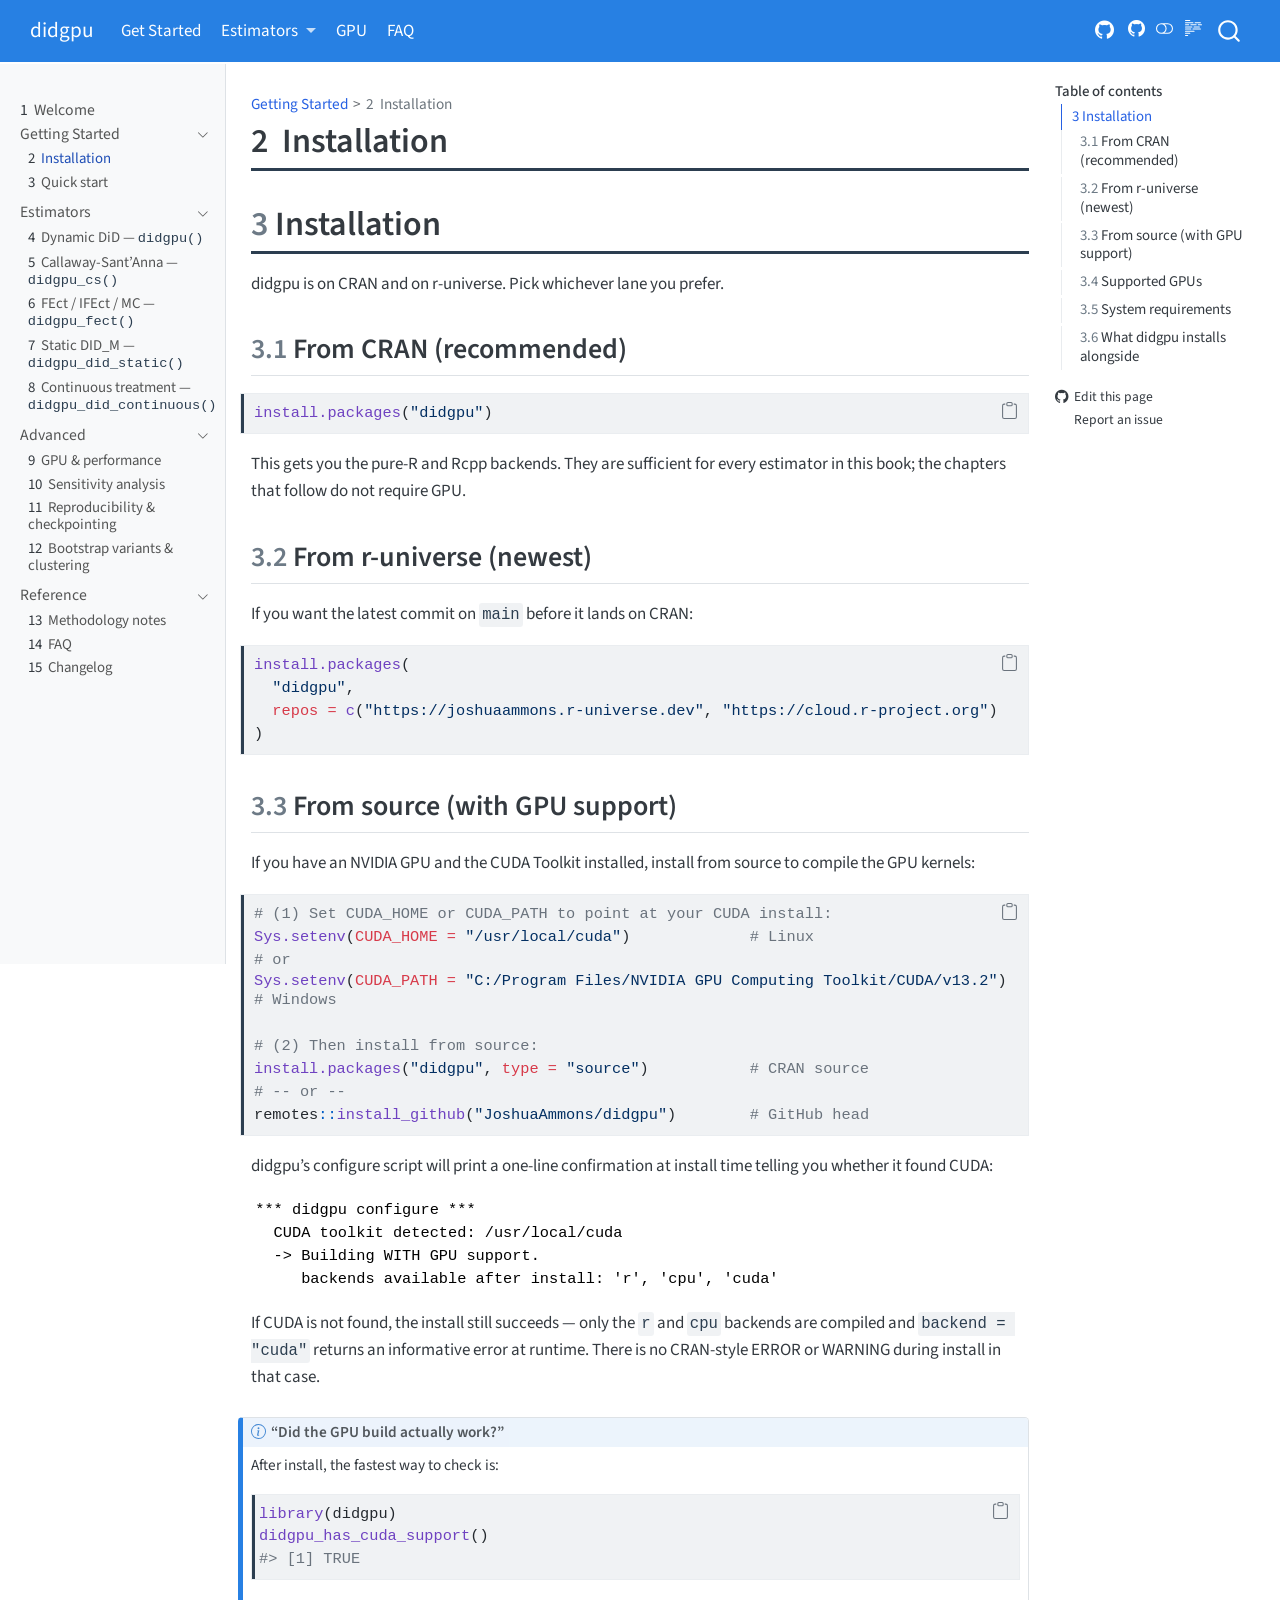
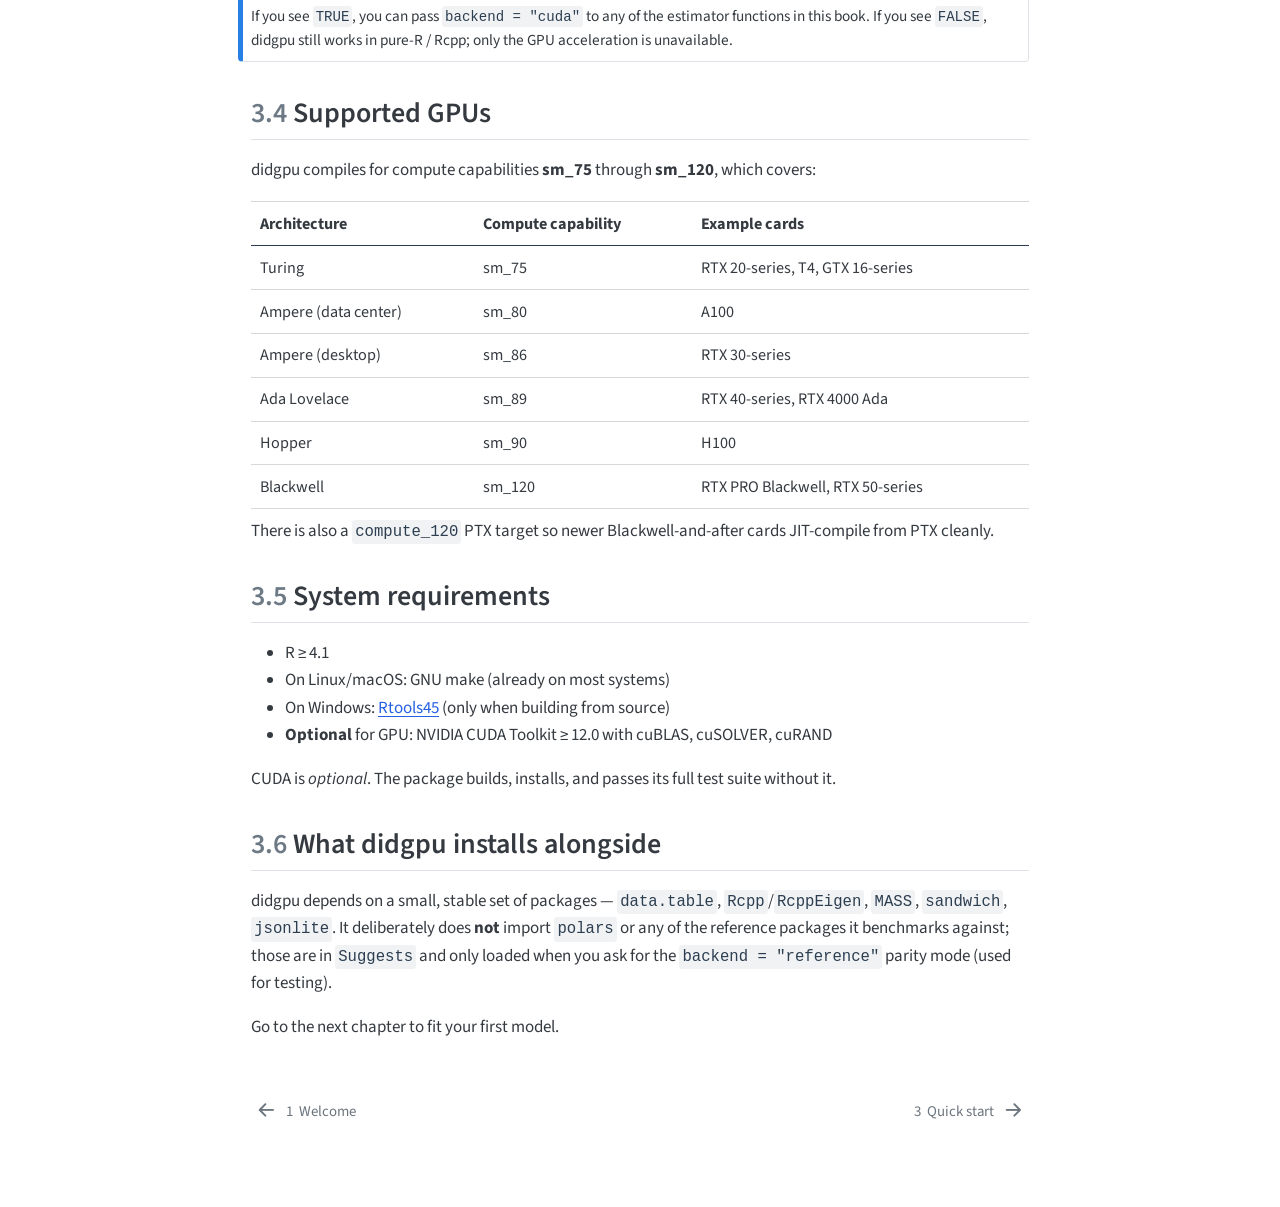
==== docs/chapters/01-installation.html @ 1b869c1a "Auto-render docs site [skip ci]" ====
<!DOCTYPE html>
<html xmlns="http://www.w3.org/1999/xhtml" lang="en" xml:lang="en"><head>

<meta charset="utf-8">
<meta name="generator" content="quarto-1.9.38">

<meta name="viewport" content="width=device-width, initial-scale=1.0, user-scalable=yes">


<title>2&nbsp; Installation – didgpu</title>
<style>
/* Default styles provided by pandoc.
** See https://pandoc.org/MANUAL.html#variables-for-html for config info.
*/
code{white-space: pre-wrap;}
span.smallcaps{font-variant: small-caps;}
div.columns{display: flex; gap: min(4vw, 1.5em);}
div.column{flex: auto; overflow-x: auto;}
div.hanging-indent{margin-left: 1.5em; text-indent: -1.5em;}
ul.task-list{list-style: none;}
ul.task-list li input[type="checkbox"] {
  width: 0.8em;
  margin: 0 0.8em 0.2em -1em; /* quarto-specific, see https://github.com/quarto-dev/quarto-cli/issues/4556 */ 
  vertical-align: middle;
}
/* CSS for syntax highlighting */
html { -webkit-text-size-adjust: 100%; }
pre > code.sourceCode { white-space: pre; position: relative; }
pre > code.sourceCode > span { display: inline-block; line-height: 1.25; }
pre > code.sourceCode > span:empty { height: 1.2em; }
.sourceCode { overflow: visible; }
code.sourceCode > span { color: inherit; text-decoration: inherit; }
div.sourceCode { margin: 1em 0; }
pre.sourceCode { margin: 0; }
@media screen {
div.sourceCode { overflow: auto; }
}
@media print {
pre > code.sourceCode { white-space: pre-wrap; }
pre > code.sourceCode > span { text-indent: -5em; padding-left: 5em; }
}
pre.numberSource code
  { counter-reset: source-line 0; }
pre.numberSource code > span
  { position: relative; left: -4em; counter-increment: source-line; }
pre.numberSource code > span > a:first-child::before
  { content: counter(source-line);
    position: relative; left: -1em; text-align: right; vertical-align: baseline;
    border: none; display: inline-block;
    -webkit-touch-callout: none; -webkit-user-select: none;
    -khtml-user-select: none; -moz-user-select: none;
    -ms-user-select: none; user-select: none;
    padding: 0 4px; width: 4em;
  }
pre.numberSource { margin-left: 3em;  padding-left: 4px; }
div.sourceCode
  {   }
@media screen {
pre > code.sourceCode > span > a:first-child::before { text-decoration: underline; }
}
</style>


<script src="../site_libs/quarto-nav/quarto-nav.js"></script>
<script src="../site_libs/clipboard/clipboard.min.js"></script>
<script src="../site_libs/quarto-search/autocomplete.umd.js"></script>
<script src="../site_libs/quarto-search/fuse.min.js"></script>
<script src="../site_libs/quarto-search/quarto-search.js"></script>
<meta name="quarto:offset" content="../">
<link href="../chapters/02-quickstart.html" rel="next">
<link href="../index.html" rel="prev">
<script src="../site_libs/quarto-html/quarto.js" type="module"></script>
<script src="../site_libs/quarto-html/tabsets/tabsets.js" type="module"></script>
<script src="../site_libs/quarto-html/popper.min.js"></script>
<script src="../site_libs/quarto-html/tippy.umd.min.js"></script>
<script src="../site_libs/quarto-html/anchor.min.js"></script>
<link href="../site_libs/quarto-html/tippy.css" rel="stylesheet">
<link href="../site_libs/quarto-html/quarto-syntax-highlighting-de63f62b328812d8e578a4d74e282472.css" rel="stylesheet" class="quarto-color-scheme" id="quarto-text-highlighting-styles">
<link href="../site_libs/quarto-html/quarto-syntax-highlighting-dark-6b6957c917596b414ec0b78690761e87.css" rel="stylesheet" class="quarto-color-scheme quarto-color-alternate" id="quarto-text-highlighting-styles">
<link href="../site_libs/quarto-html/quarto-syntax-highlighting-de63f62b328812d8e578a4d74e282472.css" rel="stylesheet" class="quarto-color-scheme-extra" id="quarto-text-highlighting-styles">
<script src="../site_libs/bootstrap/bootstrap.min.js"></script>
<link href="../site_libs/bootstrap/bootstrap-icons.css" rel="stylesheet">
<link href="../site_libs/bootstrap/bootstrap-d2393aa517941a07bd56fd3b20fec6b4.min.css" rel="stylesheet" append-hash="true" class="quarto-color-scheme" id="quarto-bootstrap" data-mode="light">
<link href="../site_libs/bootstrap/bootstrap-dark-2ee698635036270fb0d1d21acf80a2eb.min.css" rel="stylesheet" append-hash="true" class="quarto-color-scheme quarto-color-alternate" id="quarto-bootstrap" data-mode="light">
<link href="../site_libs/bootstrap/bootstrap-d2393aa517941a07bd56fd3b20fec6b4.min.css" rel="stylesheet" append-hash="true" class="quarto-color-scheme-extra" id="quarto-bootstrap" data-mode="light">
<script id="quarto-search-options" type="application/json">{
  "location": "navbar",
  "copy-button": false,
  "collapse-after": 3,
  "panel-placement": "end",
  "type": "overlay",
  "limit": 50,
  "keyboard-shortcut": [
    "f",
    "/",
    "s"
  ],
  "show-item-context": false,
  "language": {
    "search-no-results-text": "No results",
    "search-matching-documents-text": "matching documents",
    "search-copy-link-title": "Copy link to search",
    "search-hide-matches-text": "Hide additional matches",
    "search-more-match-text": "more match in this document",
    "search-more-matches-text": "more matches in this document",
    "search-clear-button-title": "Clear",
    "search-text-placeholder": "",
    "search-detached-cancel-button-title": "Cancel",
    "search-submit-button-title": "Submit",
    "search-label": "Search"
  }
}</script>


<link rel="stylesheet" href="../styles.css">
</head>

<body class="nav-sidebar docked nav-fixed quarto-light"><script id="quarto-html-before-body" type="application/javascript">
    const toggleBodyColorMode = (bsSheetEl) => {
      const mode = bsSheetEl.getAttribute("data-mode");
      const bodyEl = window.document.querySelector("body");
      if (mode === "dark") {
        bodyEl.classList.add("quarto-dark");
        bodyEl.classList.remove("quarto-light");
      } else {
        bodyEl.classList.add("quarto-light");
        bodyEl.classList.remove("quarto-dark");
      }
    }
    const toggleBodyColorPrimary = () => {
      const bsSheetEl = window.document.querySelector("link#quarto-bootstrap:not([rel=disabled-stylesheet])");
      if (bsSheetEl) {
        toggleBodyColorMode(bsSheetEl);
      }
    }
    const setColorSchemeToggle = (alternate) => {
      const toggles = window.document.querySelectorAll('.quarto-color-scheme-toggle');
      for (let i=0; i < toggles.length; i++) {
        const toggle = toggles[i];
        if (toggle) {
          if (alternate) {
            toggle.classList.add("alternate");
          } else {
            toggle.classList.remove("alternate");
          }
        }
      }
    };
    const toggleColorMode = (alternate) => {
      // Switch the stylesheets
      const primaryStylesheets = window.document.querySelectorAll('link.quarto-color-scheme:not(.quarto-color-alternate)');
      const alternateStylesheets = window.document.querySelectorAll('link.quarto-color-scheme.quarto-color-alternate');
      manageTransitions('#quarto-margin-sidebar .nav-link', false);
      if (alternate) {
        // note: dark is layered on light, we don't disable primary!
        enableStylesheet(alternateStylesheets);
        for (const sheetNode of alternateStylesheets) {
          if (sheetNode.id === "quarto-bootstrap") {
            toggleBodyColorMode(sheetNode);
          }
        }
      } else {
        disableStylesheet(alternateStylesheets);
        enableStylesheet(primaryStylesheets)
        toggleBodyColorPrimary();
      }
      manageTransitions('#quarto-margin-sidebar .nav-link', true);
      // Switch the toggles
      setColorSchemeToggle(alternate)
      // Hack to workaround the fact that safari doesn't
      // properly recolor the scrollbar when toggling (#1455)
      if (navigator.userAgent.indexOf('Safari') > 0 && navigator.userAgent.indexOf('Chrome') == -1) {
        manageTransitions("body", false);
        window.scrollTo(0, 1);
        setTimeout(() => {
          window.scrollTo(0, 0);
          manageTransitions("body", true);
        }, 40);
      }
    }
    const disableStylesheet = (stylesheets) => {
      for (let i=0; i < stylesheets.length; i++) {
        const stylesheet = stylesheets[i];
        stylesheet.rel = 'disabled-stylesheet';
      }
    }
    const enableStylesheet = (stylesheets) => {
      for (let i=0; i < stylesheets.length; i++) {
        const stylesheet = stylesheets[i];
        if(stylesheet.rel !== 'stylesheet') { // for Chrome, which will still FOUC without this check
          stylesheet.rel = 'stylesheet';
        }
      }
    }
    const manageTransitions = (selector, allowTransitions) => {
      const els = window.document.querySelectorAll(selector);
      for (let i=0; i < els.length; i++) {
        const el = els[i];
        if (allowTransitions) {
          el.classList.remove('notransition');
        } else {
          el.classList.add('notransition');
        }
      }
    }
    const isFileUrl = () => {
      return window.location.protocol === 'file:';
    }
    const hasAlternateSentinel = () => {
      let styleSentinel = getColorSchemeSentinel();
      if (styleSentinel !== null) {
        return styleSentinel === "alternate";
      } else {
        return false;
      }
    }
    const setStyleSentinel = (alternate) => {
      const value = alternate ? "alternate" : "default";
      if (!isFileUrl()) {
        window.localStorage.setItem("quarto-color-scheme", value);
      } else {
        localAlternateSentinel = value;
      }
    }
    const getColorSchemeSentinel = () => {
      if (!isFileUrl()) {
        const storageValue = window.localStorage.getItem("quarto-color-scheme");
        return storageValue != null ? storageValue : localAlternateSentinel;
      } else {
        return localAlternateSentinel;
      }
    }
    const toggleGiscusIfUsed = (isAlternate, darkModeDefault) => {
      const baseTheme = document.querySelector('#giscus-base-theme')?.value ?? 'light';
      const alternateTheme = document.querySelector('#giscus-alt-theme')?.value ?? 'dark';
      let newTheme = '';
      if(authorPrefersDark) {
        newTheme = isAlternate ? baseTheme : alternateTheme;
      } else {
        newTheme = isAlternate ? alternateTheme : baseTheme;
      }
      const changeGiscusTheme = () => {
        // From: https://github.com/giscus/giscus/issues/336
        const sendMessage = (message) => {
          const iframe = document.querySelector('iframe.giscus-frame');
          if (!iframe) return;
          iframe.contentWindow.postMessage({ giscus: message }, 'https://giscus.app');
        }
        sendMessage({
          setConfig: {
            theme: newTheme
          }
        });
      }
      const isGiscussLoaded = window.document.querySelector('iframe.giscus-frame') !== null;
      if (isGiscussLoaded) {
        changeGiscusTheme();
      }
    };
    const authorPrefersDark = false;
    const darkModeDefault = authorPrefersDark;
      document.querySelector('link#quarto-text-highlighting-styles.quarto-color-scheme-extra').rel = 'disabled-stylesheet';
      document.querySelector('link#quarto-bootstrap.quarto-color-scheme-extra').rel = 'disabled-stylesheet';
    let localAlternateSentinel = darkModeDefault ? 'alternate' : 'default';
    // Dark / light mode switch
    window.quartoToggleColorScheme = () => {
      // Read the current dark / light value
      let toAlternate = !hasAlternateSentinel();
      toggleColorMode(toAlternate);
      setStyleSentinel(toAlternate);
      toggleGiscusIfUsed(toAlternate, darkModeDefault);
      window.dispatchEvent(new Event('resize'));
    };
    // Switch to dark mode if need be
    if (hasAlternateSentinel()) {
      toggleColorMode(true);
    } else {
      toggleColorMode(false);
    }
  </script>

<div id="quarto-search-results"></div>
  <header id="quarto-header" class="headroom fixed-top">
    <nav class="navbar navbar-expand-lg " data-bs-theme="dark">
      <div class="navbar-container container-fluid">
      <div class="navbar-brand-container mx-auto">
    <a class="navbar-brand" href="../index.html">
    <span class="navbar-title">didgpu</span>
    </a>
  </div>
            <div id="quarto-search" class="" title="Search"></div>
          <button class="navbar-toggler" type="button" data-bs-toggle="collapse" data-bs-target="#navbarCollapse" aria-controls="navbarCollapse" role="menu" aria-expanded="false" aria-label="Toggle navigation" onclick="if (window.quartoToggleHeadroom) { window.quartoToggleHeadroom(); }">
  <span class="navbar-toggler-icon"></span>
</button>
          <div class="collapse navbar-collapse" id="navbarCollapse">
            <ul class="navbar-nav navbar-nav-scroll me-auto">
  <li class="nav-item">
    <a class="nav-link active" href="../chapters/01-installation.html" aria-current="page"> 
<span class="menu-text">Get Started</span></a>
  </li>  
  <li class="nav-item dropdown ">
    <a class="nav-link dropdown-toggle" href="#" id="nav-menu-estimators" role="link" data-bs-toggle="dropdown" aria-expanded="false">
 <span class="menu-text">Estimators</span>
    </a>
    <ul class="dropdown-menu" aria-labelledby="nav-menu-estimators">    
        <li>
    <a class="dropdown-item" href="../chapters/03-dynamic-did.html">
 <span class="dropdown-text">Dynamic DID (didgpu)</span></a>
  </li>  
        <li>
    <a class="dropdown-item" href="../chapters/04-callaway-santanna.html">
 <span class="dropdown-text">Callaway-Sant’Anna (didgpu_cs)</span></a>
  </li>  
        <li>
    <a class="dropdown-item" href="../chapters/05-fect-ifect-mc.html">
 <span class="dropdown-text">FEct / IFEct / MC (didgpu_fect)</span></a>
  </li>  
        <li>
    <a class="dropdown-item" href="../chapters/06-static-did.html">
 <span class="dropdown-text">Static DID_M (didgpu_did_static)</span></a>
  </li>  
        <li>
    <a class="dropdown-item" href="../chapters/07-continuous-treatment.html">
 <span class="dropdown-text">Continuous (didgpu_did_continuous)</span></a>
  </li>  
    </ul>
  </li>
  <li class="nav-item">
    <a class="nav-link" href="../chapters/08-gpu-and-performance.html"> 
<span class="menu-text">GPU</span></a>
  </li>  
  <li class="nav-item">
    <a class="nav-link" href="../chapters/13-faq.html"> 
<span class="menu-text">FAQ</span></a>
  </li>  
</ul>
            <ul class="navbar-nav navbar-nav-scroll ms-auto">
  <li class="nav-item compact">
    <a class="nav-link" href="https://github.com/JoshuaAmmons/didgpu"> <i class="bi bi-github" role="img" aria-label="GitHub repo">
</i> 
<span class="menu-text"></span></a>
  </li>  
</ul>
          </div> <!-- /navcollapse -->
            <div class="quarto-navbar-tools tools-wide">
    <a href="https://github.com/JoshuaAmmons/didgpu" title="Source Code" class="quarto-navigation-tool px-1" aria-label="Source Code"><i class="bi bi-github"></i></a>
  <a href="" class="quarto-color-scheme-toggle quarto-navigation-tool  px-1" onclick="window.quartoToggleColorScheme(); return false;" title="Toggle dark mode"><i class="bi"></i></a>
  <a href="" class="quarto-reader-toggle quarto-navigation-tool px-1" onclick="window.quartoToggleReader(); return false;" title="Toggle reader mode">
  <div class="quarto-reader-toggle-btn">
  <i class="bi"></i>
  </div>
</a>
</div>
      </div> <!-- /container-fluid -->
    </nav>
  <nav class="quarto-secondary-nav">
    <div class="container-fluid d-flex">
      <button type="button" class="quarto-btn-toggle btn" data-bs-toggle="collapse" role="button" data-bs-target=".quarto-sidebar-collapse-item" aria-controls="quarto-sidebar" aria-expanded="false" aria-label="Toggle sidebar navigation" onclick="if (window.quartoToggleHeadroom) { window.quartoToggleHeadroom(); }">
        <i class="bi bi-layout-text-sidebar-reverse"></i>
      </button>
        <nav class="quarto-page-breadcrumbs" aria-label="breadcrumb"><ol class="breadcrumb"><li class="breadcrumb-item"><a href="../chapters/01-installation.html">Getting Started</a></li><li class="breadcrumb-item"><a href="../chapters/01-installation.html"><span class="chapter-number">2</span>&nbsp; <span class="chapter-title">Installation</span></a></li></ol></nav>
        <a class="flex-grow-1" role="navigation" data-bs-toggle="collapse" data-bs-target=".quarto-sidebar-collapse-item" aria-controls="quarto-sidebar" aria-expanded="false" aria-label="Toggle sidebar navigation" onclick="if (window.quartoToggleHeadroom) { window.quartoToggleHeadroom(); }">      
        </a>
    </div>
  </nav>
</header>
<!-- content -->
<div id="quarto-content" class="quarto-container page-columns page-rows-contents page-layout-article page-navbar">
<!-- sidebar -->
  <nav id="quarto-sidebar" class="sidebar collapse collapse-horizontal quarto-sidebar-collapse-item sidebar-navigation docked overflow-auto">
    <div class="sidebar-menu-container"> 
    <ul class="list-unstyled mt-1">
        <li class="sidebar-item">
  <div class="sidebar-item-container"> 
  <a href="../index.html" class="sidebar-item-text sidebar-link">
 <span class="menu-text"><span class="chapter-number">1</span>&nbsp; <span class="chapter-title">Welcome</span></span></a>
  </div>
</li>
        <li class="sidebar-item sidebar-item-section">
      <div class="sidebar-item-container"> 
            <a class="sidebar-item-text sidebar-link text-start" data-bs-toggle="collapse" data-bs-target="#quarto-sidebar-section-1" role="navigation" aria-expanded="true">
 <span class="menu-text">Getting Started</span></a>
          <a class="sidebar-item-toggle text-start" data-bs-toggle="collapse" data-bs-target="#quarto-sidebar-section-1" role="navigation" aria-expanded="true" aria-label="Toggle section">
            <i class="bi bi-chevron-right ms-2"></i>
          </a> 
      </div>
      <ul id="quarto-sidebar-section-1" class="collapse list-unstyled sidebar-section depth1 show">  
          <li class="sidebar-item">
  <div class="sidebar-item-container"> 
  <a href="../chapters/01-installation.html" class="sidebar-item-text sidebar-link active">
 <span class="menu-text"><span class="chapter-number">2</span>&nbsp; <span class="chapter-title">Installation</span></span></a>
  </div>
</li>
          <li class="sidebar-item">
  <div class="sidebar-item-container"> 
  <a href="../chapters/02-quickstart.html" class="sidebar-item-text sidebar-link">
 <span class="menu-text"><span class="chapter-number">3</span>&nbsp; <span class="chapter-title">Quick start</span></span></a>
  </div>
</li>
      </ul>
  </li>
        <li class="sidebar-item sidebar-item-section">
      <div class="sidebar-item-container"> 
            <a class="sidebar-item-text sidebar-link text-start" data-bs-toggle="collapse" data-bs-target="#quarto-sidebar-section-2" role="navigation" aria-expanded="true">
 <span class="menu-text">Estimators</span></a>
          <a class="sidebar-item-toggle text-start" data-bs-toggle="collapse" data-bs-target="#quarto-sidebar-section-2" role="navigation" aria-expanded="true" aria-label="Toggle section">
            <i class="bi bi-chevron-right ms-2"></i>
          </a> 
      </div>
      <ul id="quarto-sidebar-section-2" class="collapse list-unstyled sidebar-section depth1 show">  
          <li class="sidebar-item">
  <div class="sidebar-item-container"> 
  <a href="../chapters/03-dynamic-did.html" class="sidebar-item-text sidebar-link">
 <span class="menu-text"><span class="chapter-number">4</span>&nbsp; <span class="chapter-title">Dynamic DiD — <code>didgpu()</code></span></span></a>
  </div>
</li>
          <li class="sidebar-item">
  <div class="sidebar-item-container"> 
  <a href="../chapters/04-callaway-santanna.html" class="sidebar-item-text sidebar-link">
 <span class="menu-text"><span class="chapter-number">5</span>&nbsp; <span class="chapter-title">Callaway-Sant’Anna — <code>didgpu_cs()</code></span></span></a>
  </div>
</li>
          <li class="sidebar-item">
  <div class="sidebar-item-container"> 
  <a href="../chapters/05-fect-ifect-mc.html" class="sidebar-item-text sidebar-link">
 <span class="menu-text"><span class="chapter-number">6</span>&nbsp; <span class="chapter-title">FEct / IFEct / MC — <code>didgpu_fect()</code></span></span></a>
  </div>
</li>
          <li class="sidebar-item">
  <div class="sidebar-item-container"> 
  <a href="../chapters/06-static-did.html" class="sidebar-item-text sidebar-link">
 <span class="menu-text"><span class="chapter-number">7</span>&nbsp; <span class="chapter-title">Static DID_M — <code>didgpu_did_static()</code></span></span></a>
  </div>
</li>
          <li class="sidebar-item">
  <div class="sidebar-item-container"> 
  <a href="../chapters/07-continuous-treatment.html" class="sidebar-item-text sidebar-link">
 <span class="menu-text"><span class="chapter-number">8</span>&nbsp; <span class="chapter-title">Continuous treatment — <code>didgpu_did_continuous()</code></span></span></a>
  </div>
</li>
      </ul>
  </li>
        <li class="sidebar-item sidebar-item-section">
      <div class="sidebar-item-container"> 
            <a class="sidebar-item-text sidebar-link text-start" data-bs-toggle="collapse" data-bs-target="#quarto-sidebar-section-3" role="navigation" aria-expanded="true">
 <span class="menu-text">Advanced</span></a>
          <a class="sidebar-item-toggle text-start" data-bs-toggle="collapse" data-bs-target="#quarto-sidebar-section-3" role="navigation" aria-expanded="true" aria-label="Toggle section">
            <i class="bi bi-chevron-right ms-2"></i>
          </a> 
      </div>
      <ul id="quarto-sidebar-section-3" class="collapse list-unstyled sidebar-section depth1 show">  
          <li class="sidebar-item">
  <div class="sidebar-item-container"> 
  <a href="../chapters/08-gpu-and-performance.html" class="sidebar-item-text sidebar-link">
 <span class="menu-text"><span class="chapter-number">9</span>&nbsp; <span class="chapter-title">GPU &amp; performance</span></span></a>
  </div>
</li>
          <li class="sidebar-item">
  <div class="sidebar-item-container"> 
  <a href="../chapters/09-sensitivity-honestdid.html" class="sidebar-item-text sidebar-link">
 <span class="menu-text"><span class="chapter-number">10</span>&nbsp; <span class="chapter-title">Sensitivity analysis</span></span></a>
  </div>
</li>
          <li class="sidebar-item">
  <div class="sidebar-item-container"> 
  <a href="../chapters/10-reproducibility-checkpointing.html" class="sidebar-item-text sidebar-link">
 <span class="menu-text"><span class="chapter-number">11</span>&nbsp; <span class="chapter-title">Reproducibility &amp; checkpointing</span></span></a>
  </div>
</li>
          <li class="sidebar-item">
  <div class="sidebar-item-container"> 
  <a href="../chapters/11-bootstrap-and-clustering.html" class="sidebar-item-text sidebar-link">
 <span class="menu-text"><span class="chapter-number">12</span>&nbsp; <span class="chapter-title">Bootstrap variants &amp; clustering</span></span></a>
  </div>
</li>
      </ul>
  </li>
        <li class="sidebar-item sidebar-item-section">
      <div class="sidebar-item-container"> 
            <a class="sidebar-item-text sidebar-link text-start" data-bs-toggle="collapse" data-bs-target="#quarto-sidebar-section-4" role="navigation" aria-expanded="true">
 <span class="menu-text">Reference</span></a>
          <a class="sidebar-item-toggle text-start" data-bs-toggle="collapse" data-bs-target="#quarto-sidebar-section-4" role="navigation" aria-expanded="true" aria-label="Toggle section">
            <i class="bi bi-chevron-right ms-2"></i>
          </a> 
      </div>
      <ul id="quarto-sidebar-section-4" class="collapse list-unstyled sidebar-section depth1 show">  
          <li class="sidebar-item">
  <div class="sidebar-item-container"> 
  <a href="../chapters/12-methodology.html" class="sidebar-item-text sidebar-link">
 <span class="menu-text"><span class="chapter-number">13</span>&nbsp; <span class="chapter-title">Methodology notes</span></span></a>
  </div>
</li>
          <li class="sidebar-item">
  <div class="sidebar-item-container"> 
  <a href="../chapters/13-faq.html" class="sidebar-item-text sidebar-link">
 <span class="menu-text"><span class="chapter-number">14</span>&nbsp; <span class="chapter-title">FAQ</span></span></a>
  </div>
</li>
          <li class="sidebar-item">
  <div class="sidebar-item-container"> 
  <a href="../chapters/14-changelog.html" class="sidebar-item-text sidebar-link">
 <span class="menu-text"><span class="chapter-number">15</span>&nbsp; <span class="chapter-title">Changelog</span></span></a>
  </div>
</li>
      </ul>
  </li>
    </ul>
    </div>
</nav>
<div id="quarto-sidebar-glass" class="quarto-sidebar-collapse-item" data-bs-toggle="collapse" data-bs-target=".quarto-sidebar-collapse-item"></div>
<!-- margin-sidebar -->
    <div id="quarto-margin-sidebar" class="sidebar margin-sidebar">
        <nav id="TOC" role="doc-toc" class="toc-active">
    <h2 id="toc-title">Table of contents</h2>
   
  <ul>
  <li><a href="#installation" id="toc-installation" class="nav-link active" data-scroll-target="#installation"><span class="header-section-number">3</span> Installation</a>
  <ul class="collapse">
  <li><a href="#from-cran-recommended" id="toc-from-cran-recommended" class="nav-link" data-scroll-target="#from-cran-recommended"><span class="header-section-number">3.1</span> From CRAN (recommended)</a></li>
  <li><a href="#from-r-universe-newest" id="toc-from-r-universe-newest" class="nav-link" data-scroll-target="#from-r-universe-newest"><span class="header-section-number">3.2</span> From r-universe (newest)</a></li>
  <li><a href="#from-source-with-gpu-support" id="toc-from-source-with-gpu-support" class="nav-link" data-scroll-target="#from-source-with-gpu-support"><span class="header-section-number">3.3</span> From source (with GPU support)</a></li>
  <li><a href="#supported-gpus" id="toc-supported-gpus" class="nav-link" data-scroll-target="#supported-gpus"><span class="header-section-number">3.4</span> Supported GPUs</a></li>
  <li><a href="#system-requirements" id="toc-system-requirements" class="nav-link" data-scroll-target="#system-requirements"><span class="header-section-number">3.5</span> System requirements</a></li>
  <li><a href="#what-didgpu-installs-alongside" id="toc-what-didgpu-installs-alongside" class="nav-link" data-scroll-target="#what-didgpu-installs-alongside"><span class="header-section-number">3.6</span> What didgpu installs alongside</a></li>
  </ul></li>
  </ul>
<div class="toc-actions"><ul><li><a href="https://github.com/JoshuaAmmons/didgpu/edit/main/chapters/01-installation.qmd" class="toc-action"><i class="bi bi-github"></i>Edit this page</a></li><li><a href="https://github.com/JoshuaAmmons/didgpu/issues/new" class="toc-action"><i class="bi empty"></i>Report an issue</a></li></ul></div></nav>
    </div>
<!-- main -->
<main class="content" id="quarto-document-content">


<header id="title-block-header" class="quarto-title-block default"><nav class="quarto-page-breadcrumbs quarto-title-breadcrumbs d-none d-lg-block" aria-label="breadcrumb"><ol class="breadcrumb"><li class="breadcrumb-item"><a href="../chapters/01-installation.html">Getting Started</a></li><li class="breadcrumb-item"><a href="../chapters/01-installation.html"><span class="chapter-number">2</span>&nbsp; <span class="chapter-title">Installation</span></a></li></ol></nav>
<div class="quarto-title">
<h1 class="title"><span class="chapter-number">2</span>&nbsp; <span class="chapter-title">Installation</span></h1>
</div>



<div class="quarto-title-meta">

    
  
    
  </div>
  


</header>


<section id="installation" class="level1" data-number="3">
<h1 data-number="3"><span class="header-section-number">3</span> Installation</h1>
<p>didgpu is on CRAN and on r-universe. Pick whichever lane you prefer.</p>
<section id="from-cran-recommended" class="level2" data-number="3.1">
<h2 data-number="3.1" class="anchored" data-anchor-id="from-cran-recommended"><span class="header-section-number">3.1</span> From CRAN (recommended)</h2>
<div class="cell">
<div class="code-copy-outer-scaffold"><div class="sourceCode cell-code" id="cb1"><pre class="sourceCode r code-with-copy"><code class="sourceCode r"><span id="cb1-1"><a href="#cb1-1" aria-hidden="true" tabindex="-1"></a><span class="fu">install.packages</span>(<span class="st">"didgpu"</span>)</span></code></pre></div><button title="Copy to Clipboard" class="code-copy-button"><i class="bi"></i></button></div>
</div>
<p>This gets you the pure-R and Rcpp backends. They are sufficient for every estimator in this book; the chapters that follow do not require GPU.</p>
</section>
<section id="from-r-universe-newest" class="level2" data-number="3.2">
<h2 data-number="3.2" class="anchored" data-anchor-id="from-r-universe-newest"><span class="header-section-number">3.2</span> From r-universe (newest)</h2>
<p>If you want the latest commit on <code>main</code> before it lands on CRAN:</p>
<div class="cell">
<div class="code-copy-outer-scaffold"><div class="sourceCode cell-code" id="cb2"><pre class="sourceCode r code-with-copy"><code class="sourceCode r"><span id="cb2-1"><a href="#cb2-1" aria-hidden="true" tabindex="-1"></a><span class="fu">install.packages</span>(</span>
<span id="cb2-2"><a href="#cb2-2" aria-hidden="true" tabindex="-1"></a>  <span class="st">"didgpu"</span>,</span>
<span id="cb2-3"><a href="#cb2-3" aria-hidden="true" tabindex="-1"></a>  <span class="at">repos =</span> <span class="fu">c</span>(<span class="st">"https://joshuaammons.r-universe.dev"</span>, <span class="st">"https://cloud.r-project.org"</span>)</span>
<span id="cb2-4"><a href="#cb2-4" aria-hidden="true" tabindex="-1"></a>)</span></code></pre></div><button title="Copy to Clipboard" class="code-copy-button"><i class="bi"></i></button></div>
</div>
</section>
<section id="from-source-with-gpu-support" class="level2" data-number="3.3">
<h2 data-number="3.3" class="anchored" data-anchor-id="from-source-with-gpu-support"><span class="header-section-number">3.3</span> From source (with GPU support)</h2>
<p>If you have an NVIDIA GPU and the CUDA Toolkit installed, install from source to compile the GPU kernels:</p>
<div class="cell">
<div class="code-copy-outer-scaffold"><div class="sourceCode cell-code" id="cb3"><pre class="sourceCode r code-with-copy"><code class="sourceCode r"><span id="cb3-1"><a href="#cb3-1" aria-hidden="true" tabindex="-1"></a><span class="co"># (1) Set CUDA_HOME or CUDA_PATH to point at your CUDA install:</span></span>
<span id="cb3-2"><a href="#cb3-2" aria-hidden="true" tabindex="-1"></a><span class="fu">Sys.setenv</span>(<span class="at">CUDA_HOME =</span> <span class="st">"/usr/local/cuda"</span>)             <span class="co"># Linux</span></span>
<span id="cb3-3"><a href="#cb3-3" aria-hidden="true" tabindex="-1"></a><span class="co"># or</span></span>
<span id="cb3-4"><a href="#cb3-4" aria-hidden="true" tabindex="-1"></a><span class="fu">Sys.setenv</span>(<span class="at">CUDA_PATH =</span> <span class="st">"C:/Program Files/NVIDIA GPU Computing Toolkit/CUDA/v13.2"</span>)  <span class="co"># Windows</span></span>
<span id="cb3-5"><a href="#cb3-5" aria-hidden="true" tabindex="-1"></a></span>
<span id="cb3-6"><a href="#cb3-6" aria-hidden="true" tabindex="-1"></a><span class="co"># (2) Then install from source:</span></span>
<span id="cb3-7"><a href="#cb3-7" aria-hidden="true" tabindex="-1"></a><span class="fu">install.packages</span>(<span class="st">"didgpu"</span>, <span class="at">type =</span> <span class="st">"source"</span>)           <span class="co"># CRAN source</span></span>
<span id="cb3-8"><a href="#cb3-8" aria-hidden="true" tabindex="-1"></a><span class="co"># -- or --</span></span>
<span id="cb3-9"><a href="#cb3-9" aria-hidden="true" tabindex="-1"></a>remotes<span class="sc">::</span><span class="fu">install_github</span>(<span class="st">"JoshuaAmmons/didgpu"</span>)        <span class="co"># GitHub head</span></span></code></pre></div><button title="Copy to Clipboard" class="code-copy-button"><i class="bi"></i></button></div>
</div>
<p>didgpu’s configure script will print a one-line confirmation at install time telling you whether it found CUDA:</p>
<pre><code>*** didgpu configure ***
  CUDA toolkit detected: /usr/local/cuda
  -&gt; Building WITH GPU support.
     backends available after install: 'r', 'cpu', 'cuda'</code></pre>
<p>If CUDA is not found, the install still succeeds — only the <code>r</code> and <code>cpu</code> backends are compiled and <code>backend = "cuda"</code> returns an informative error at runtime. There is no CRAN-style ERROR or WARNING during install in that case.</p>
<div class="callout callout-style-default callout-note callout-titled">
<div class="callout-header d-flex align-content-center">
<div class="callout-icon-container">
<i class="callout-icon"></i>
</div>
<div class="callout-title-container flex-fill">
<span class="screen-reader-only">Note</span>“Did the GPU build actually work?”
</div>
</div>
<div class="callout-body-container callout-body">
<p>After install, the fastest way to check is:</p>
<div class="cell">
<div class="code-copy-outer-scaffold"><div class="sourceCode cell-code" id="cb5"><pre class="sourceCode r code-with-copy"><code class="sourceCode r"><span id="cb5-1"><a href="#cb5-1" aria-hidden="true" tabindex="-1"></a><span class="fu">library</span>(didgpu)</span>
<span id="cb5-2"><a href="#cb5-2" aria-hidden="true" tabindex="-1"></a><span class="fu">didgpu_has_cuda_support</span>()</span>
<span id="cb5-3"><a href="#cb5-3" aria-hidden="true" tabindex="-1"></a><span class="co">#&gt; [1] TRUE</span></span></code></pre></div><button title="Copy to Clipboard" class="code-copy-button"><i class="bi"></i></button></div>
</div>
<p>If you see <code>TRUE</code>, you can pass <code>backend = "cuda"</code> to any of the estimator functions in this book. If you see <code>FALSE</code>, didgpu still works in pure-R / Rcpp; only the GPU acceleration is unavailable.</p>
</div>
</div>
</section>
<section id="supported-gpus" class="level2" data-number="3.4">
<h2 data-number="3.4" class="anchored" data-anchor-id="supported-gpus"><span class="header-section-number">3.4</span> Supported GPUs</h2>
<p>didgpu compiles for compute capabilities <strong>sm_75</strong> through <strong>sm_120</strong>, which covers:</p>
<table class="caption-top table">
<thead>
<tr class="header">
<th>Architecture</th>
<th>Compute capability</th>
<th>Example cards</th>
</tr>
</thead>
<tbody>
<tr class="odd">
<td>Turing</td>
<td>sm_75</td>
<td>RTX 20-series, T4, GTX 16-series</td>
</tr>
<tr class="even">
<td>Ampere (data center)</td>
<td>sm_80</td>
<td>A100</td>
</tr>
<tr class="odd">
<td>Ampere (desktop)</td>
<td>sm_86</td>
<td>RTX 30-series</td>
</tr>
<tr class="even">
<td>Ada Lovelace</td>
<td>sm_89</td>
<td>RTX 40-series, RTX 4000 Ada</td>
</tr>
<tr class="odd">
<td>Hopper</td>
<td>sm_90</td>
<td>H100</td>
</tr>
<tr class="even">
<td>Blackwell</td>
<td>sm_120</td>
<td>RTX PRO Blackwell, RTX 50-series</td>
</tr>
</tbody>
</table>
<p>There is also a <code>compute_120</code> PTX target so newer Blackwell-and-after cards JIT-compile from PTX cleanly.</p>
</section>
<section id="system-requirements" class="level2" data-number="3.5">
<h2 data-number="3.5" class="anchored" data-anchor-id="system-requirements"><span class="header-section-number">3.5</span> System requirements</h2>
<ul>
<li>R ≥ 4.1</li>
<li>On Linux/macOS: GNU make (already on most systems)</li>
<li>On Windows: <a href="https://cran.r-project.org/bin/windows/Rtools/">Rtools45</a> (only when building from source)</li>
<li><strong>Optional</strong> for GPU: NVIDIA CUDA Toolkit ≥ 12.0 with cuBLAS, cuSOLVER, cuRAND</li>
</ul>
<p>CUDA is <em>optional</em>. The package builds, installs, and passes its full test suite without it.</p>
</section>
<section id="what-didgpu-installs-alongside" class="level2" data-number="3.6">
<h2 data-number="3.6" class="anchored" data-anchor-id="what-didgpu-installs-alongside"><span class="header-section-number">3.6</span> What didgpu installs alongside</h2>
<p>didgpu depends on a small, stable set of packages — <code>data.table</code>, <code>Rcpp</code>/<code>RcppEigen</code>, <code>MASS</code>, <code>sandwich</code>, <code>jsonlite</code>. It deliberately does <strong>not</strong> import <code>polars</code> or any of the reference packages it benchmarks against; those are in <code>Suggests</code> and only loaded when you ask for the <code>backend = "reference"</code> parity mode (used for testing).</p>
<p>Go to the next chapter to fit your first model.</p>


</section>
</section>

</main> <!-- /main -->
<script id="quarto-html-after-body" type="application/javascript">
  window.document.addEventListener("DOMContentLoaded", function (event) {
    // Ensure there is a toggle, if there isn't float one in the top right
    if (window.document.querySelector('.quarto-color-scheme-toggle') === null) {
      const a = window.document.createElement('a');
      a.classList.add('top-right');
      a.classList.add('quarto-color-scheme-toggle');
      a.href = "";
      a.onclick = function() { try { window.quartoToggleColorScheme(); } catch {} return false; };
      const i = window.document.createElement("i");
      i.classList.add('bi');
      a.appendChild(i);
      window.document.body.appendChild(a);
    }
    setColorSchemeToggle(hasAlternateSentinel())
    const icon = "";
    const anchorJS = new window.AnchorJS();
    anchorJS.options = {
      placement: 'right',
      icon: icon
    };
    anchorJS.add('.anchored');
    const isCodeAnnotation = (el) => {
      for (const clz of el.classList) {
        if (clz.startsWith('code-annotation-')) {                     
          return true;
        }
      }
      return false;
    }
    const onCopySuccess = function(e) {
      // button target
      const button = e.trigger;
      // don't keep focus
      button.blur();
      // flash "checked"
      button.classList.add('code-copy-button-checked');
      var currentTitle = button.getAttribute("title");
      button.setAttribute("title", "Copied!");
      let tooltip;
      if (window.bootstrap) {
        button.setAttribute("data-bs-toggle", "tooltip");
        button.setAttribute("data-bs-placement", "left");
        button.setAttribute("data-bs-title", "Copied!");
        tooltip = new bootstrap.Tooltip(button, 
          { trigger: "manual", 
            customClass: "code-copy-button-tooltip",
            offset: [0, -8]});
        tooltip.show();    
      }
      setTimeout(function() {
        if (tooltip) {
          tooltip.hide();
          button.removeAttribute("data-bs-title");
          button.removeAttribute("data-bs-toggle");
          button.removeAttribute("data-bs-placement");
        }
        button.setAttribute("title", currentTitle);
        button.classList.remove('code-copy-button-checked');
      }, 1000);
      // clear code selection
      e.clearSelection();
    }
    const getTextToCopy = function(trigger) {
      const outerScaffold = trigger.parentElement.cloneNode(true);
      const codeEl = outerScaffold.querySelector('code');
      for (const childEl of codeEl.children) {
        if (isCodeAnnotation(childEl)) {
          childEl.remove();
        }
      }
      return codeEl.innerText;
    }
    const clipboard = new window.ClipboardJS('.code-copy-button:not([data-in-quarto-modal])', {
      text: getTextToCopy
    });
    clipboard.on('success', onCopySuccess);
    if (window.document.getElementById('quarto-embedded-source-code-modal')) {
      const clipboardModal = new window.ClipboardJS('.code-copy-button[data-in-quarto-modal]', {
        text: getTextToCopy,
        container: window.document.getElementById('quarto-embedded-source-code-modal')
      });
      clipboardModal.on('success', onCopySuccess);
    }
      var localhostRegex = new RegExp(/^(?:http|https):\/\/localhost\:?[0-9]*\//);
      var mailtoRegex = new RegExp(/^mailto:/);
        var filterRegex = new RegExp('/' + window.location.host + '/');
      var isInternal = (href) => {
          return filterRegex.test(href) || localhostRegex.test(href) || mailtoRegex.test(href);
      }
      // Inspect non-navigation links and adorn them if external
     var links = window.document.querySelectorAll('a[href]:not(.nav-link):not(.navbar-brand):not(.toc-action):not(.sidebar-link):not(.sidebar-item-toggle):not(.pagination-link):not(.no-external):not([aria-hidden]):not(.dropdown-item):not(.quarto-navigation-tool):not(.about-link)');
      for (var i=0; i<links.length; i++) {
        const link = links[i];
        if (!isInternal(link.href)) {
          // undo the damage that might have been done by quarto-nav.js in the case of
          // links that we want to consider external
          if (link.dataset.originalHref !== undefined) {
            link.href = link.dataset.originalHref;
          }
        }
      }
    function tippyHover(el, contentFn, onTriggerFn, onUntriggerFn) {
      const config = {
        allowHTML: true,
        maxWidth: 500,
        delay: 100,
        arrow: false,
        appendTo: function(el) {
            return el.parentElement;
        },
        interactive: true,
        interactiveBorder: 10,
        theme: 'quarto',
        placement: 'bottom-start',
      };
      if (contentFn) {
        config.content = contentFn;
      }
      if (onTriggerFn) {
        config.onTrigger = onTriggerFn;
      }
      if (onUntriggerFn) {
        config.onUntrigger = onUntriggerFn;
      }
      window.tippy(el, config); 
    }
    const noterefs = window.document.querySelectorAll('a[role="doc-noteref"]');
    for (var i=0; i<noterefs.length; i++) {
      const ref = noterefs[i];
      tippyHover(ref, function() {
        // use id or data attribute instead here
        let href = ref.getAttribute('data-footnote-href') || ref.getAttribute('href');
        try { href = new URL(href).hash; } catch {}
        const id = href.replace(/^#\/?/, "");
        const note = window.document.getElementById(id);
        if (note) {
          return note.innerHTML;
        } else {
          return "";
        }
      });
    }
    const xrefs = window.document.querySelectorAll('a.quarto-xref');
    const processXRef = (id, note) => {
      // Strip column container classes
      const stripColumnClz = (el) => {
        el.classList.remove("page-full", "page-columns");
        if (el.children) {
          for (const child of el.children) {
            stripColumnClz(child);
          }
        }
      }
      stripColumnClz(note)
      if (id === null || id.startsWith('sec-')) {
        // Special case sections, only their first couple elements
        const container = document.createElement("div");
        if (note.children && note.children.length > 2) {
          container.appendChild(note.children[0].cloneNode(true));
          for (let i = 1; i < note.children.length; i++) {
            const child = note.children[i];
            if (child.tagName === "P" && child.innerText === "") {
              continue;
            } else {
              container.appendChild(child.cloneNode(true));
              break;
            }
          }
          if (window.Quarto?.typesetMath) {
            window.Quarto.typesetMath(container);
          }
          return container.innerHTML
        } else {
          if (window.Quarto?.typesetMath) {
            window.Quarto.typesetMath(note);
          }
          return note.innerHTML;
        }
      } else {
        // Remove any anchor links if they are present
        const anchorLink = note.querySelector('a.anchorjs-link');
        if (anchorLink) {
          anchorLink.remove();
        }
        if (window.Quarto?.typesetMath) {
          window.Quarto.typesetMath(note);
        }
        if (note.classList.contains("callout")) {
          return note.outerHTML;
        } else {
          return note.innerHTML;
        }
      }
    }
    for (var i=0; i<xrefs.length; i++) {
      const xref = xrefs[i];
      tippyHover(xref, undefined, function(instance) {
        instance.disable();
        let url = xref.getAttribute('href');
        let hash = undefined; 
        if (url.startsWith('#')) {
          hash = url;
        } else {
          try { hash = new URL(url).hash; } catch {}
        }
        if (hash) {
          const id = hash.replace(/^#\/?/, "");
          const note = window.document.getElementById(id);
          if (note !== null) {
            try {
              const html = processXRef(id, note.cloneNode(true));
              instance.setContent(html);
            } finally {
              instance.enable();
              instance.show();
            }
          } else {
            // See if we can fetch this
            fetch(url.split('#')[0])
            .then(res => res.text())
            .then(html => {
              const parser = new DOMParser();
              const htmlDoc = parser.parseFromString(html, "text/html");
              const note = htmlDoc.getElementById(id);
              if (note !== null) {
                const html = processXRef(id, note);
                instance.setContent(html);
              } 
            }).finally(() => {
              instance.enable();
              instance.show();
            });
          }
        } else {
          // See if we can fetch a full url (with no hash to target)
          // This is a special case and we should probably do some content thinning / targeting
          fetch(url)
          .then(res => res.text())
          .then(html => {
            const parser = new DOMParser();
            const htmlDoc = parser.parseFromString(html, "text/html");
            const note = htmlDoc.querySelector('main.content');
            if (note !== null) {
              // This should only happen for chapter cross references
              // (since there is no id in the URL)
              // remove the first header
              if (note.children.length > 0 && note.children[0].tagName === "HEADER") {
                note.children[0].remove();
              }
              const html = processXRef(null, note);
              instance.setContent(html);
            } 
          }).finally(() => {
            instance.enable();
            instance.show();
          });
        }
      }, function(instance) {
      });
    }
        let selectedAnnoteEl;
        const selectorForAnnotation = ( cell, annotation) => {
          let cellAttr = 'data-code-cell="' + cell + '"';
          let lineAttr = 'data-code-annotation="' +  annotation + '"';
          const selector = 'span[' + cellAttr + '][' + lineAttr + ']';
          return selector;
        }
        const selectCodeLines = (annoteEl) => {
          const doc = window.document;
          const targetCell = annoteEl.getAttribute("data-target-cell");
          const targetAnnotation = annoteEl.getAttribute("data-target-annotation");
          const annoteSpan = window.document.querySelector(selectorForAnnotation(targetCell, targetAnnotation));
          const lines = annoteSpan.getAttribute("data-code-lines").split(",");
          const lineIds = lines.map((line) => {
            return targetCell + "-" + line;
          })
          let top = null;
          let height = null;
          let parent = null;
          if (lineIds.length > 0) {
              //compute the position of the single el (top and bottom and make a div)
              const el = window.document.getElementById(lineIds[0]);
              top = el.offsetTop;
              height = el.offsetHeight;
              parent = el.parentElement.parentElement;
            if (lineIds.length > 1) {
              const lastEl = window.document.getElementById(lineIds[lineIds.length - 1]);
              const bottom = lastEl.offsetTop + lastEl.offsetHeight;
              height = bottom - top;
            }
            if (top !== null && height !== null && parent !== null) {
              // cook up a div (if necessary) and position it 
              let div = window.document.getElementById("code-annotation-line-highlight");
              if (div === null) {
                div = window.document.createElement("div");
                div.setAttribute("id", "code-annotation-line-highlight");
                div.style.position = 'absolute';
                parent.appendChild(div);
              }
              div.style.top = top - 2 + "px";
              div.style.height = height + 4 + "px";
              div.style.left = 0;
              let gutterDiv = window.document.getElementById("code-annotation-line-highlight-gutter");
              if (gutterDiv === null) {
                gutterDiv = window.document.createElement("div");
                gutterDiv.setAttribute("id", "code-annotation-line-highlight-gutter");
                gutterDiv.style.position = 'absolute';
                const codeCell = window.document.getElementById(targetCell);
                const gutter = codeCell.querySelector('.code-annotation-gutter');
                gutter.appendChild(gutterDiv);
              }
              gutterDiv.style.top = top - 2 + "px";
              gutterDiv.style.height = height + 4 + "px";
            }
            selectedAnnoteEl = annoteEl;
          }
        };
        const unselectCodeLines = () => {
          const elementsIds = ["code-annotation-line-highlight", "code-annotation-line-highlight-gutter"];
          elementsIds.forEach((elId) => {
            const div = window.document.getElementById(elId);
            if (div) {
              div.remove();
            }
          });
          selectedAnnoteEl = undefined;
        };
          // Handle positioning of the toggle
      window.addEventListener(
        "resize",
        throttle(() => {
          elRect = undefined;
          if (selectedAnnoteEl) {
            selectCodeLines(selectedAnnoteEl);
          }
        }, 10)
      );
      function throttle(fn, ms) {
      let throttle = false;
      let timer;
        return (...args) => {
          if(!throttle) { // first call gets through
              fn.apply(this, args);
              throttle = true;
          } else { // all the others get throttled
              if(timer) clearTimeout(timer); // cancel #2
              timer = setTimeout(() => {
                fn.apply(this, args);
                timer = throttle = false;
              }, ms);
          }
        };
      }
        // Attach click handler to the DT
        const annoteDls = window.document.querySelectorAll('dt[data-target-cell]');
        for (const annoteDlNode of annoteDls) {
          annoteDlNode.addEventListener('click', (event) => {
            const clickedEl = event.target;
            if (clickedEl !== selectedAnnoteEl) {
              unselectCodeLines();
              const activeEl = window.document.querySelector('dt[data-target-cell].code-annotation-active');
              if (activeEl) {
                activeEl.classList.remove('code-annotation-active');
              }
              selectCodeLines(clickedEl);
              clickedEl.classList.add('code-annotation-active');
            } else {
              // Unselect the line
              unselectCodeLines();
              clickedEl.classList.remove('code-annotation-active');
            }
          });
        }
    const findCites = (el) => {
      const parentEl = el.parentElement;
      if (parentEl) {
        const cites = parentEl.dataset.cites;
        if (cites) {
          return {
            el,
            cites: cites.split(' ')
          };
        } else {
          return findCites(el.parentElement)
        }
      } else {
        return undefined;
      }
    };
    var bibliorefs = window.document.querySelectorAll('a[role="doc-biblioref"]');
    for (var i=0; i<bibliorefs.length; i++) {
      const ref = bibliorefs[i];
      const citeInfo = findCites(ref);
      if (citeInfo) {
        tippyHover(citeInfo.el, function() {
          var popup = window.document.createElement('div');
          citeInfo.cites.forEach(function(cite) {
            var citeDiv = window.document.createElement('div');
            citeDiv.classList.add('hanging-indent');
            citeDiv.classList.add('csl-entry');
            var biblioDiv = window.document.getElementById('ref-' + cite);
            if (biblioDiv) {
              citeDiv.innerHTML = biblioDiv.innerHTML;
            }
            popup.appendChild(citeDiv);
          });
          return popup.innerHTML;
        });
      }
    }
  });
  </script>
<nav class="page-navigation">
  <div class="nav-page nav-page-previous">
      <a href="../index.html" class="pagination-link" aria-label="Welcome">
        <i class="bi bi-arrow-left-short"></i> <span class="nav-page-text"><span class="chapter-number">1</span>&nbsp; <span class="chapter-title">Welcome</span></span>
      </a>          
  </div>
  <div class="nav-page nav-page-next">
      <a href="../chapters/02-quickstart.html" class="pagination-link" aria-label="Quick start">
        <span class="nav-page-text"><span class="chapter-number">3</span>&nbsp; <span class="chapter-title">Quick start</span></span> <i class="bi bi-arrow-right-short"></i>
      </a>
  </div>
</nav>
</div> <!-- /content -->




<footer class="footer"><div class="nav-footer"><div class="nav-footer-center"><div class="toc-actions d-sm-block d-md-none"><ul><li><a href="https://github.com/JoshuaAmmons/didgpu/edit/main/chapters/01-installation.qmd" class="toc-action"><i class="bi bi-github"></i>Edit this page</a></li><li><a href="https://github.com/JoshuaAmmons/didgpu/issues/new" class="toc-action"><i class="bi empty"></i>Report an issue</a></li></ul></div></div></div></footer></body></html>
---- docs/site_libs/quarto-html/tippy.css ----
.tippy-box[data-animation=fade][data-state=hidden]{opacity:0}[data-tippy-root]{max-width:calc(100vw - 10px)}.tippy-box{position:relative;background-color:#333;color:#fff;border-radius:4px;font-size:14px;line-height:1.4;white-space:normal;outline:0;transition-property:transform,visibility,opacity}.tippy-box[data-placement^=top]>.tippy-arrow{bottom:0}.tippy-box[data-placement^=top]>.tippy-arrow:before{bottom:-7px;left:0;border-width:8px 8px 0;border-top-color:initial;transform-origin:center top}.tippy-box[data-placement^=bottom]>.tippy-arrow{top:0}.tippy-box[data-placement^=bottom]>.tippy-arrow:before{top:-7px;left:0;border-width:0 8px 8px;border-bottom-color:initial;transform-origin:center bottom}.tippy-box[data-placement^=left]>.tippy-arrow{right:0}.tippy-box[data-placement^=left]>.tippy-arrow:before{border-width:8px 0 8px 8px;border-left-color:initial;right:-7px;transform-origin:center left}.tippy-box[data-placement^=right]>.tippy-arrow{left:0}.tippy-box[data-placement^=right]>.tippy-arrow:before{left:-7px;border-width:8px 8px 8px 0;border-right-color:initial;transform-origin:center right}.tippy-box[data-inertia][data-state=visible]{transition-timing-function:cubic-bezier(.54,1.5,.38,1.11)}.tippy-arrow{width:16px;height:16px;color:#333}.tippy-arrow:before{content:"";position:absolute;border-color:transparent;border-style:solid}.tippy-content{position:relative;padding:5px 9px;z-index:1}
---- docs/site_libs/quarto-html/quarto-syntax-highlighting-de63f62b328812d8e578a4d74e282472.css ----
/* quarto syntax highlight colors */
:root {
  --quarto-hl-al-color: #ff5555;
  --quarto-hl-an-color: #6a737d;
  --quarto-hl-at-color: #d73a49;
  --quarto-hl-bn-color: #005cc5;
  --quarto-hl-bu-color: #d73a49;
  --quarto-hl-ch-color: #032f62;
  --quarto-hl-co-color: #6a737d;
  --quarto-hl-cv-color: #6a737d;
  --quarto-hl-cn-color: #005cc5;
  --quarto-hl-cf-color: #d73a49;
  --quarto-hl-dt-color: #d73a49;
  --quarto-hl-dv-color: #005cc5;
  --quarto-hl-do-color: #6a737d;
  --quarto-hl-er-color: #ff5555;
  --quarto-hl-ex-color: #d73a49;
  --quarto-hl-fl-color: #005cc5;
  --quarto-hl-fu-color: #6f42c1;
  --quarto-hl-im-color: #032f62;
  --quarto-hl-in-color: #6a737d;
  --quarto-hl-kw-color: #d73a49;
  --quarto-hl-op-color: #24292e;
  --quarto-hl-pp-color: #d73a49;
  --quarto-hl-re-color: #6a737d;
  --quarto-hl-sc-color: #005cc5;
  --quarto-hl-ss-color: #032f62;
  --quarto-hl-st-color: #032f62;
  --quarto-hl-va-color: #e36209;
  --quarto-hl-vs-color: #032f62;
  --quarto-hl-wa-color: #ff5555;
}

/* other quarto variables */
:root {
  --quarto-font-monospace: SFMono-Regular, Menlo, Monaco, Consolas, "Liberation Mono", "Courier New", monospace;
}

/* syntax highlight based on Pandoc's rules */
pre > code.sourceCode > span {
  color: #24292e;
}

code.sourceCode > span {
  color: #24292e;
}

div.sourceCode,
div.sourceCode pre.sourceCode {
  color: #24292e;
}

/* Normal */
code span {
  color: #24292e;
}

/* Alert */
code span.al {
  font-weight: bold;
  color: #ff5555;
}

/* Annotation */
code span.an {
  color: #6a737d;
}

/* Attribute */
code span.at {
  color: #d73a49;
}

/* BaseN */
code span.bn {
  color: #005cc5;
}

/* BuiltIn */
code span.bu {
  color: #d73a49;
}

/* ControlFlow */
code span.cf {
  color: #d73a49;
}

/* Char */
code span.ch {
  color: #032f62;
}

/* Constant */
code span.cn {
  color: #005cc5;
}

/* Comment */
code span.co {
  color: #6a737d;
}

/* CommentVar */
code span.cv {
  color: #6a737d;
}

/* Documentation */
code span.do {
  color: #6a737d;
}

/* DataType */
code span.dt {
  color: #d73a49;
}

/* DecVal */
code span.dv {
  color: #005cc5;
}

/* Error */
code span.er {
  color: #ff5555;
  text-decoration: underline;
}

/* Extension */
code span.ex {
  font-weight: bold;
  color: #d73a49;
}

/* Float */
code span.fl {
  color: #005cc5;
}

/* Function */
code span.fu {
  color: #6f42c1;
}

/* Import */
code span.im {
  color: #032f62;
}

/* Information */
code span.in {
  color: #6a737d;
}

/* Keyword */
code span.kw {
  color: #d73a49;
}

/* Operator */
code span.op {
  color: #24292e;
}

/* Preprocessor */
code span.pp {
  color: #d73a49;
}

/* RegionMarker */
code span.re {
  color: #6a737d;
}

/* SpecialChar */
code span.sc {
  color: #005cc5;
}

/* SpecialString */
code span.ss {
  color: #032f62;
}

/* String */
code span.st {
  color: #032f62;
}

/* Variable */
code span.va {
  color: #e36209;
}

/* VerbatimString */
code span.vs {
  color: #032f62;
}

/* Warning */
code span.wa {
  color: #ff5555;
}

.prevent-inlining {
  content: "</";
}

/*# sourceMappingURL=e073dde7d9be180d5cbafa952671d6f8.css.map */
---- docs/site_libs/quarto-html/quarto-syntax-highlighting-dark-6b6957c917596b414ec0b78690761e87.css ----
/* quarto syntax highlight colors */
:root {
  --quarto-hl-al-color: #ff5555;
  --quarto-hl-an-color: #6a737d;
  --quarto-hl-at-color: #f97583;
  --quarto-hl-bn-color: #79b8ff;
  --quarto-hl-bu-color: #f97583;
  --quarto-hl-ch-color: #9ecbff;
  --quarto-hl-co-color: #6a737d;
  --quarto-hl-cv-color: #6a737d;
  --quarto-hl-cn-color: #79b8ff;
  --quarto-hl-cf-color: #f97583;
  --quarto-hl-dt-color: #f97583;
  --quarto-hl-dv-color: #79b8ff;
  --quarto-hl-do-color: #6a737d;
  --quarto-hl-er-color: #ff5555;
  --quarto-hl-ex-color: #f97583;
  --quarto-hl-fl-color: #79b8ff;
  --quarto-hl-fu-color: #b392f0;
  --quarto-hl-im-color: #9ecbff;
  --quarto-hl-in-color: #6a737d;
  --quarto-hl-kw-color: #f97583;
  --quarto-hl-op-color: #e1e4e8;
  --quarto-hl-pp-color: #f97583;
  --quarto-hl-re-color: #6a737d;
  --quarto-hl-sc-color: #79b8ff;
  --quarto-hl-ss-color: #9ecbff;
  --quarto-hl-st-color: #9ecbff;
  --quarto-hl-va-color: #ffab70;
  --quarto-hl-vs-color: #9ecbff;
  --quarto-hl-wa-color: #ff5555;
}

/* other quarto variables */
:root {
  --quarto-font-monospace: SFMono-Regular, Menlo, Monaco, Consolas, "Liberation Mono", "Courier New", monospace;
}

/* syntax highlight based on Pandoc's rules */
pre > code.sourceCode > span {
  color: #e1e4e8;
}

code.sourceCode > span {
  color: #e1e4e8;
}

div.sourceCode,
div.sourceCode pre.sourceCode {
  color: #e1e4e8;
}

/* Normal */
code span {
  color: #e1e4e8;
}

/* Alert */
code span.al {
  font-weight: bold;
  color: #ff5555;
}

/* Annotation */
code span.an {
  color: #6a737d;
}

/* Attribute */
code span.at {
  color: #f97583;
}

/* BaseN */
code span.bn {
  color: #79b8ff;
}

/* BuiltIn */
code span.bu {
  color: #f97583;
}

/* ControlFlow */
code span.cf {
  color: #f97583;
}

/* Char */
code span.ch {
  color: #9ecbff;
}

/* Constant */
code span.cn {
  color: #79b8ff;
}

/* Comment */
code span.co {
  color: #6a737d;
}

/* CommentVar */
code span.cv {
  color: #6a737d;
}

/* Documentation */
code span.do {
  color: #6a737d;
}

/* DataType */
code span.dt {
  color: #f97583;
}

/* DecVal */
code span.dv {
  color: #79b8ff;
}

/* Error */
code span.er {
  color: #ff5555;
  text-decoration: underline;
}

/* Extension */
code span.ex {
  font-weight: bold;
  color: #f97583;
}

/* Float */
code span.fl {
  color: #79b8ff;
}

/* Function */
code span.fu {
  color: #b392f0;
}

/* Import */
code span.im {
  color: #9ecbff;
}

/* Information */
code span.in {
  color: #6a737d;
}

/* Keyword */
code span.kw {
  color: #f97583;
}

/* Operator */
code span.op {
  color: #e1e4e8;
}

/* Preprocessor */
code span.pp {
  color: #f97583;
}

/* RegionMarker */
code span.re {
  color: #6a737d;
}

/* SpecialChar */
code span.sc {
  color: #79b8ff;
}

/* SpecialString */
code span.ss {
  color: #9ecbff;
}

/* String */
code span.st {
  color: #9ecbff;
}

/* Variable */
code span.va {
  color: #ffab70;
}

/* VerbatimString */
code span.vs {
  color: #9ecbff;
}

/* Warning */
code span.wa {
  color: #ff5555;
}

.prevent-inlining {
  content: "</";
}

/*# sourceMappingURL=63994cfe4e031b08dc03516c8cd81578.css.map */
---- docs/site_libs/quarto-html/quarto-syntax-highlighting-de63f62b328812d8e578a4d74e282472.css ----
/* quarto syntax highlight colors */
:root {
  --quarto-hl-al-color: #ff5555;
  --quarto-hl-an-color: #6a737d;
  --quarto-hl-at-color: #d73a49;
  --quarto-hl-bn-color: #005cc5;
  --quarto-hl-bu-color: #d73a49;
  --quarto-hl-ch-color: #032f62;
  --quarto-hl-co-color: #6a737d;
  --quarto-hl-cv-color: #6a737d;
  --quarto-hl-cn-color: #005cc5;
  --quarto-hl-cf-color: #d73a49;
  --quarto-hl-dt-color: #d73a49;
  --quarto-hl-dv-color: #005cc5;
  --quarto-hl-do-color: #6a737d;
  --quarto-hl-er-color: #ff5555;
  --quarto-hl-ex-color: #d73a49;
  --quarto-hl-fl-color: #005cc5;
  --quarto-hl-fu-color: #6f42c1;
  --quarto-hl-im-color: #032f62;
  --quarto-hl-in-color: #6a737d;
  --quarto-hl-kw-color: #d73a49;
  --quarto-hl-op-color: #24292e;
  --quarto-hl-pp-color: #d73a49;
  --quarto-hl-re-color: #6a737d;
  --quarto-hl-sc-color: #005cc5;
  --quarto-hl-ss-color: #032f62;
  --quarto-hl-st-color: #032f62;
  --quarto-hl-va-color: #e36209;
  --quarto-hl-vs-color: #032f62;
  --quarto-hl-wa-color: #ff5555;
}

/* other quarto variables */
:root {
  --quarto-font-monospace: SFMono-Regular, Menlo, Monaco, Consolas, "Liberation Mono", "Courier New", monospace;
}

/* syntax highlight based on Pandoc's rules */
pre > code.sourceCode > span {
  color: #24292e;
}

code.sourceCode > span {
  color: #24292e;
}

div.sourceCode,
div.sourceCode pre.sourceCode {
  color: #24292e;
}

/* Normal */
code span {
  color: #24292e;
}

/* Alert */
code span.al {
  font-weight: bold;
  color: #ff5555;
}

/* Annotation */
code span.an {
  color: #6a737d;
}

/* Attribute */
code span.at {
  color: #d73a49;
}

/* BaseN */
code span.bn {
  color: #005cc5;
}

/* BuiltIn */
code span.bu {
  color: #d73a49;
}

/* ControlFlow */
code span.cf {
  color: #d73a49;
}

/* Char */
code span.ch {
  color: #032f62;
}

/* Constant */
code span.cn {
  color: #005cc5;
}

/* Comment */
code span.co {
  color: #6a737d;
}

/* CommentVar */
code span.cv {
  color: #6a737d;
}

/* Documentation */
code span.do {
  color: #6a737d;
}

/* DataType */
code span.dt {
  color: #d73a49;
}

/* DecVal */
code span.dv {
  color: #005cc5;
}

/* Error */
code span.er {
  color: #ff5555;
  text-decoration: underline;
}

/* Extension */
code span.ex {
  font-weight: bold;
  color: #d73a49;
}

/* Float */
code span.fl {
  color: #005cc5;
}

/* Function */
code span.fu {
  color: #6f42c1;
}

/* Import */
code span.im {
  color: #032f62;
}

/* Information */
code span.in {
  color: #6a737d;
}

/* Keyword */
code span.kw {
  color: #d73a49;
}

/* Operator */
code span.op {
  color: #24292e;
}

/* Preprocessor */
code span.pp {
  color: #d73a49;
}

/* RegionMarker */
code span.re {
  color: #6a737d;
}

/* SpecialChar */
code span.sc {
  color: #005cc5;
}

/* SpecialString */
code span.ss {
  color: #032f62;
}

/* String */
code span.st {
  color: #032f62;
}

/* Variable */
code span.va {
  color: #e36209;
}

/* VerbatimString */
code span.vs {
  color: #032f62;
}

/* Warning */
code span.wa {
  color: #ff5555;
}

.prevent-inlining {
  content: "</";
}

/*# sourceMappingURL=e073dde7d9be180d5cbafa952671d6f8.css.map */
---- docs/styles.css ----
/* Custom CSS for the didgpu Quarto book. */

/* Brand color: deep slate, matching academic dark blue */
:root {
  --didgpu-primary: #2c3e50;
  --didgpu-accent:  #c0392b;
  --didgpu-success: #1e8449;
}

/* Tighter line-height on body text */
.content {
  line-height: 1.6;
}

/* Make code blocks pop a little more */
pre code {
  font-size: 0.9rem;
  line-height: 1.5;
}

/* Inline code: slightly off-white background, brand color text */
:not(pre) > code {
  color: var(--didgpu-primary);
  background-color: #f4f6f8;
  padding: 0.15em 0.35em;
  border-radius: 3px;
  font-size: 0.92em;
}

/* Callouts: a touch tighter */
.callout {
  margin-top: 1.5rem;
  margin-bottom: 1.5rem;
}

/* Table polish */
table {
  font-size: 0.95rem;
}

table thead th {
  background-color: #f4f6f8;
  border-bottom: 2px solid var(--didgpu-primary);
}

/* Brand-color the H1 underline */
h1 {
  border-bottom: 3px solid var(--didgpu-primary);
  padding-bottom: 0.3rem;
}

/* Sidebar: tighter spacing */
.sidebar nav ul li {
  margin-bottom: 0.15rem;
}

/* Make the "Part" headers more obvious */
.sidebar nav > ul > li > .sidebar-section-header {
  font-weight: 600;
  text-transform: uppercase;
  font-size: 0.78rem;
  letter-spacing: 0.05em;
  color: var(--didgpu-primary);
  margin-top: 1.2rem;
}
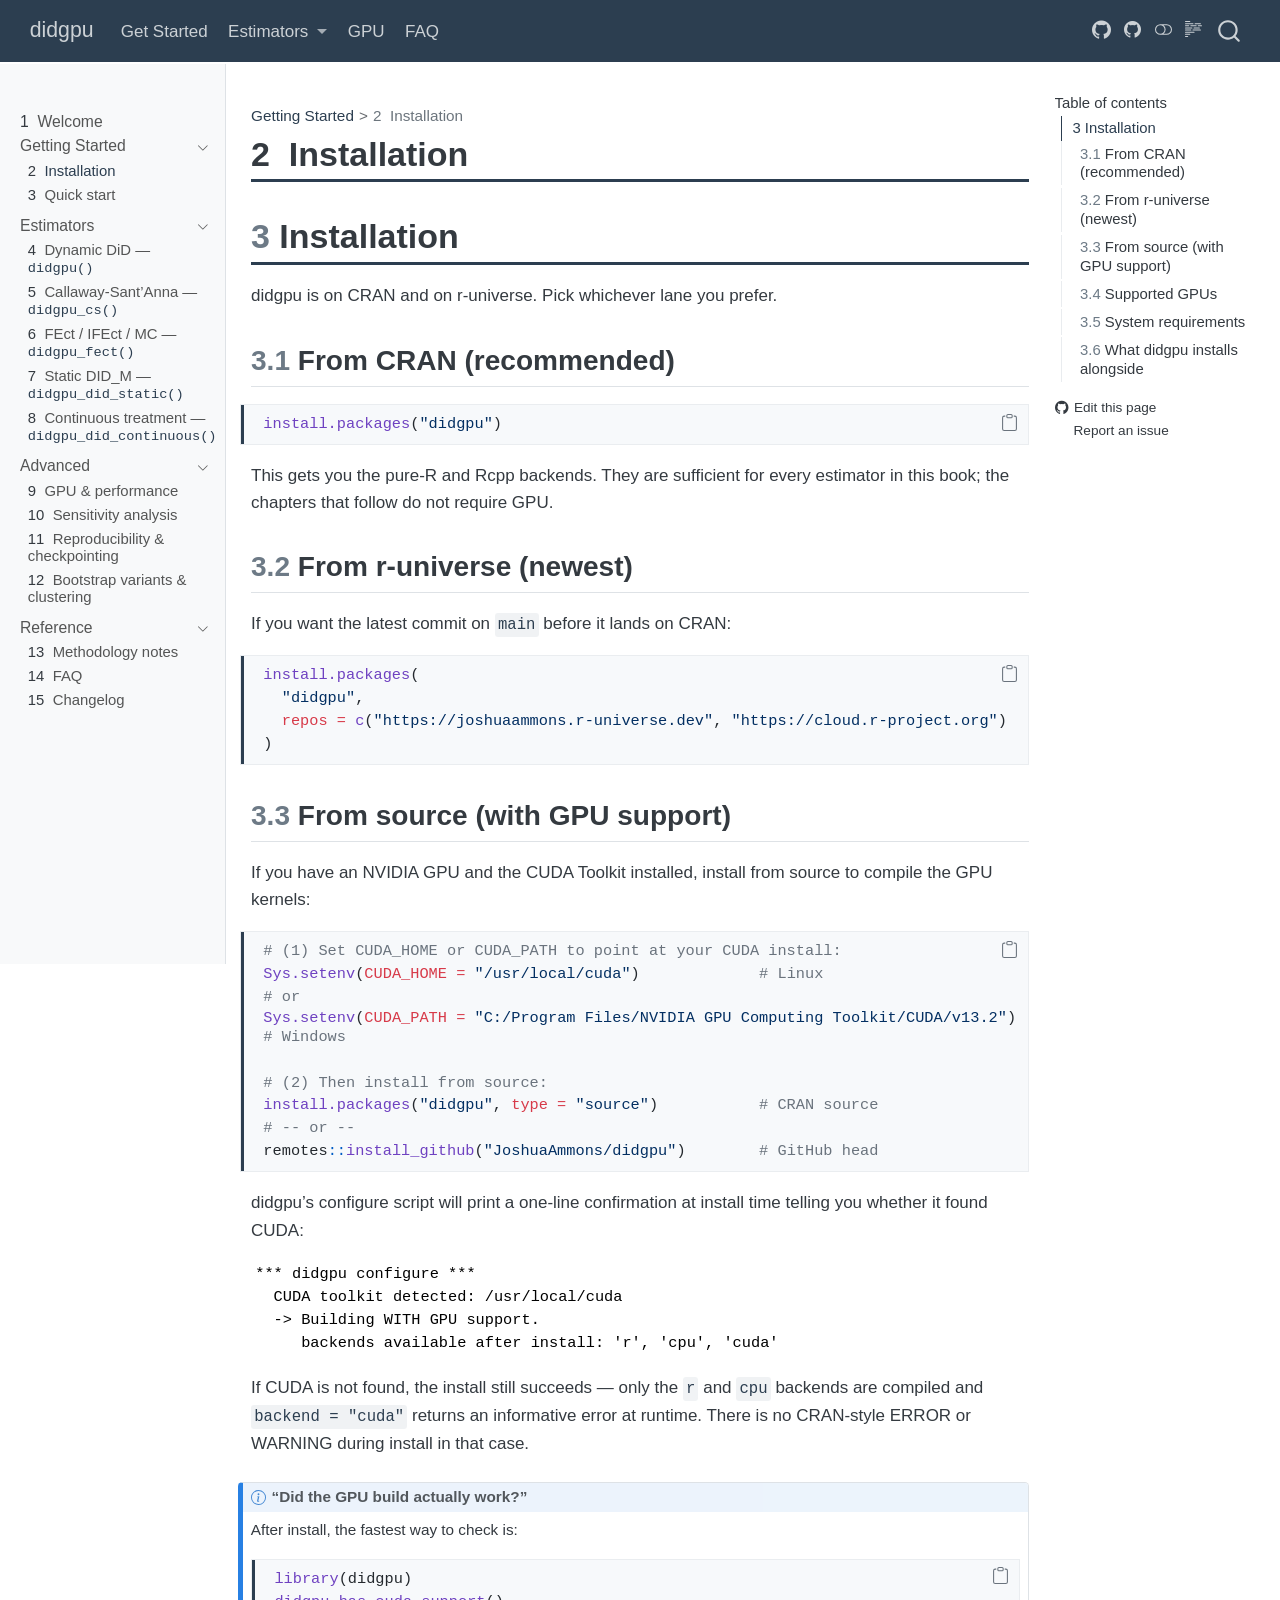
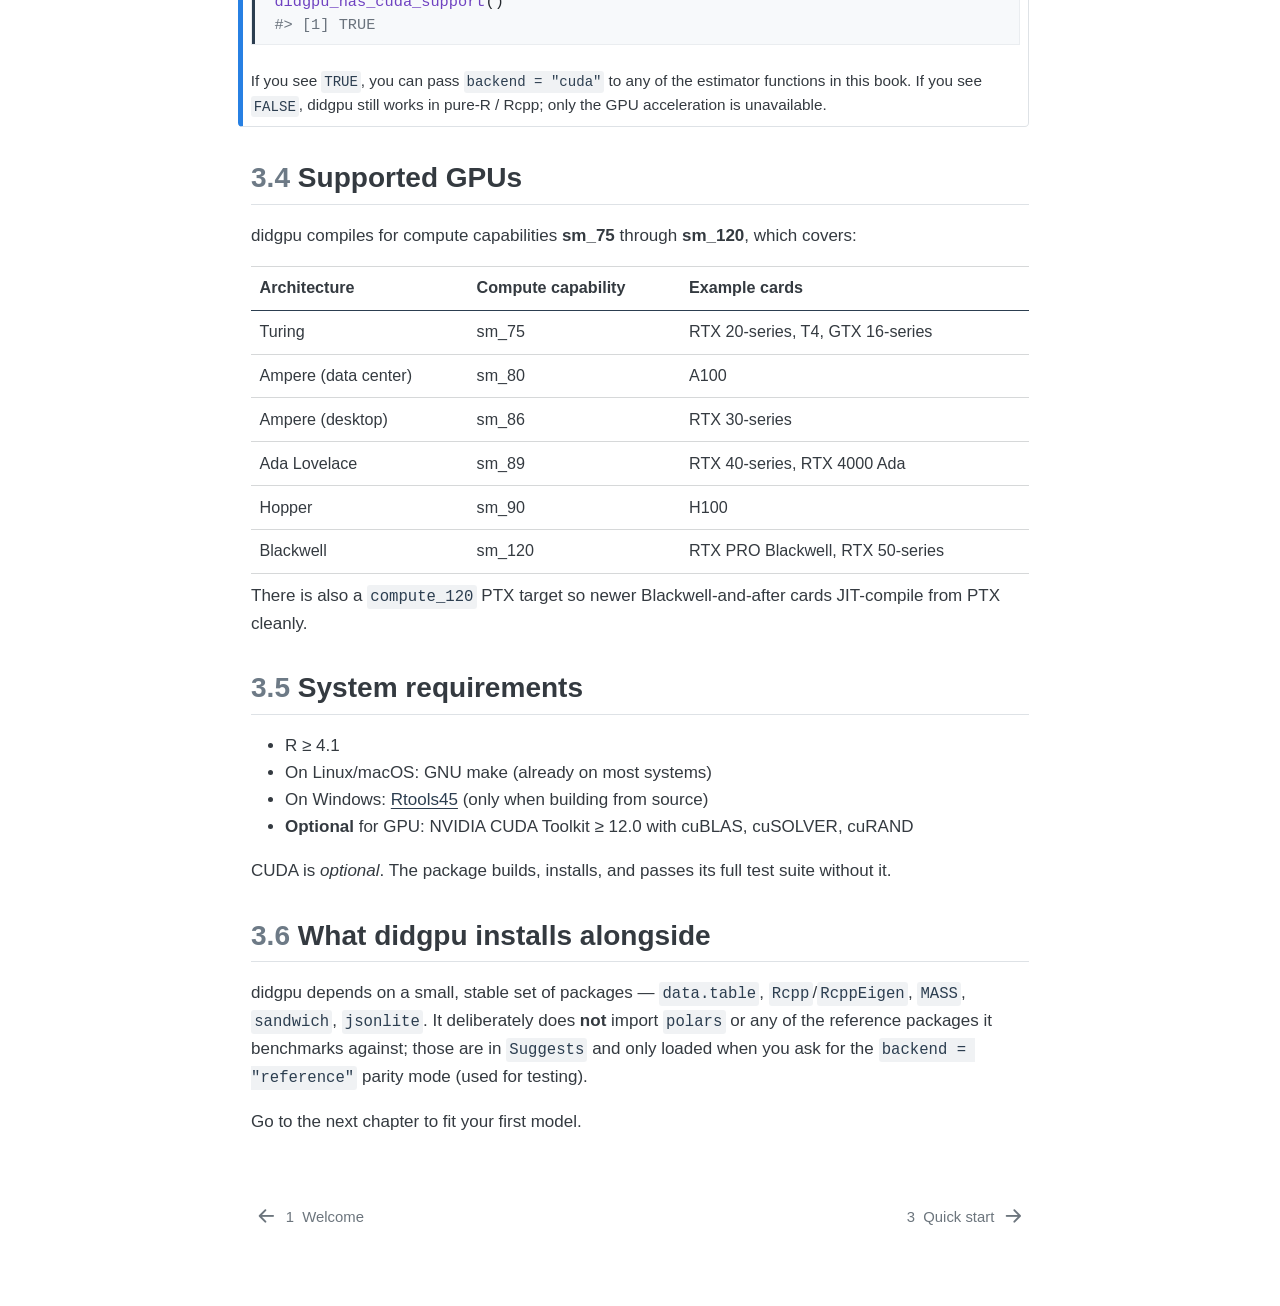
==== commit 59e44866: "Auto-render docs site [skip ci]" ====
--- a/docs/chapters/01-installation.html
+++ b/docs/chapters/01-installation.html
@@ -75,14 +75,14 @@
 <script src="../site_libs/quarto-html/tippy.umd.min.js"></script>
 <script src="../site_libs/quarto-html/anchor.min.js"></script>
 <link href="../site_libs/quarto-html/tippy.css" rel="stylesheet">
-<link href="../site_libs/quarto-html/quarto-syntax-highlighting-de63f62b328812d8e578a4d74e282472.css" rel="stylesheet" class="quarto-color-scheme" id="quarto-text-highlighting-styles">
-<link href="../site_libs/quarto-html/quarto-syntax-highlighting-dark-6b6957c917596b414ec0b78690761e87.css" rel="stylesheet" class="quarto-color-scheme quarto-color-alternate" id="quarto-text-highlighting-styles">
-<link href="../site_libs/quarto-html/quarto-syntax-highlighting-de63f62b328812d8e578a4d74e282472.css" rel="stylesheet" class="quarto-color-scheme-extra" id="quarto-text-highlighting-styles">
+<link href="../site_libs/quarto-html/quarto-syntax-highlighting-31cb823a069fdaf454f4d3e38efd546a.css" rel="stylesheet" class="quarto-color-scheme" id="quarto-text-highlighting-styles">
+<link href="../site_libs/quarto-html/quarto-syntax-highlighting-dark-ade7d03c17f22d7cbcaa6387c685beb8.css" rel="stylesheet" class="quarto-color-scheme quarto-color-alternate" id="quarto-text-highlighting-styles">
+<link href="../site_libs/quarto-html/quarto-syntax-highlighting-31cb823a069fdaf454f4d3e38efd546a.css" rel="stylesheet" class="quarto-color-scheme-extra" id="quarto-text-highlighting-styles">
 <script src="../site_libs/bootstrap/bootstrap.min.js"></script>
 <link href="../site_libs/bootstrap/bootstrap-icons.css" rel="stylesheet">
-<link href="../site_libs/bootstrap/bootstrap-d2393aa517941a07bd56fd3b20fec6b4.min.css" rel="stylesheet" append-hash="true" class="quarto-color-scheme" id="quarto-bootstrap" data-mode="light">
-<link href="../site_libs/bootstrap/bootstrap-dark-2ee698635036270fb0d1d21acf80a2eb.min.css" rel="stylesheet" append-hash="true" class="quarto-color-scheme quarto-color-alternate" id="quarto-bootstrap" data-mode="light">
-<link href="../site_libs/bootstrap/bootstrap-d2393aa517941a07bd56fd3b20fec6b4.min.css" rel="stylesheet" append-hash="true" class="quarto-color-scheme-extra" id="quarto-bootstrap" data-mode="light">
+<link href="../site_libs/bootstrap/bootstrap-4257395e575bf34f6180e37031feeb58.min.css" rel="stylesheet" append-hash="true" class="quarto-color-scheme" id="quarto-bootstrap" data-mode="light">
+<link href="../site_libs/bootstrap/bootstrap-dark-c8f64023d7f39d4602f6592e5401752c.min.css" rel="stylesheet" append-hash="true" class="quarto-color-scheme quarto-color-alternate" id="quarto-bootstrap" data-mode="dark">
+<link href="../site_libs/bootstrap/bootstrap-4257395e575bf34f6180e37031feeb58.min.css" rel="stylesheet" append-hash="true" class="quarto-color-scheme-extra" id="quarto-bootstrap" data-mode="light">
 <script id="quarto-search-options" type="application/json">{
   "location": "navbar",
   "copy-button": false,
--- a/docs/site_libs/quarto-html/quarto-syntax-highlighting-31cb823a069fdaf454f4d3e38efd546a.css
+++ b/docs/site_libs/quarto-html/quarto-syntax-highlighting-31cb823a069fdaf454f4d3e38efd546a.css
@@ -0,0 +1,210 @@
+/* quarto syntax highlight colors */
+:root {
+  --quarto-hl-al-color: #ff5555;
+  --quarto-hl-an-color: #6a737d;
+  --quarto-hl-at-color: #d73a49;
+  --quarto-hl-bn-color: #005cc5;
+  --quarto-hl-bu-color: #d73a49;
+  --quarto-hl-ch-color: #032f62;
+  --quarto-hl-co-color: #6a737d;
+  --quarto-hl-cv-color: #6a737d;
+  --quarto-hl-cn-color: #005cc5;
+  --quarto-hl-cf-color: #d73a49;
+  --quarto-hl-dt-color: #d73a49;
+  --quarto-hl-dv-color: #005cc5;
+  --quarto-hl-do-color: #6a737d;
+  --quarto-hl-er-color: #ff5555;
+  --quarto-hl-ex-color: #d73a49;
+  --quarto-hl-fl-color: #005cc5;
+  --quarto-hl-fu-color: #6f42c1;
+  --quarto-hl-im-color: #032f62;
+  --quarto-hl-in-color: #6a737d;
+  --quarto-hl-kw-color: #d73a49;
+  --quarto-hl-op-color: #24292e;
+  --quarto-hl-pp-color: #d73a49;
+  --quarto-hl-re-color: #6a737d;
+  --quarto-hl-sc-color: #005cc5;
+  --quarto-hl-ss-color: #032f62;
+  --quarto-hl-st-color: #032f62;
+  --quarto-hl-va-color: #e36209;
+  --quarto-hl-vs-color: #032f62;
+  --quarto-hl-wa-color: #ff5555;
+}
+
+/* other quarto variables */
+:root {
+  --quarto-font-monospace: "JetBrains Mono", "Fira Code", "SF Mono", Consolas, monospace;
+}
+
+/* syntax highlight based on Pandoc's rules */
+pre > code.sourceCode > span {
+  color: #24292e;
+}
+
+code.sourceCode > span {
+  color: #24292e;
+}
+
+div.sourceCode,
+div.sourceCode pre.sourceCode {
+  color: #24292e;
+}
+
+/* Normal */
+code span {
+  color: #24292e;
+}
+
+/* Alert */
+code span.al {
+  font-weight: bold;
+  color: #ff5555;
+}
+
+/* Annotation */
+code span.an {
+  color: #6a737d;
+}
+
+/* Attribute */
+code span.at {
+  color: #d73a49;
+}
+
+/* BaseN */
+code span.bn {
+  color: #005cc5;
+}
+
+/* BuiltIn */
+code span.bu {
+  color: #d73a49;
+}
+
+/* ControlFlow */
+code span.cf {
+  color: #d73a49;
+}
+
+/* Char */
+code span.ch {
+  color: #032f62;
+}
+
+/* Constant */
+code span.cn {
+  color: #005cc5;
+}
+
+/* Comment */
+code span.co {
+  color: #6a737d;
+}
+
+/* CommentVar */
+code span.cv {
+  color: #6a737d;
+}
+
+/* Documentation */
+code span.do {
+  color: #6a737d;
+}
+
+/* DataType */
+code span.dt {
+  color: #d73a49;
+}
+
+/* DecVal */
+code span.dv {
+  color: #005cc5;
+}
+
+/* Error */
+code span.er {
+  color: #ff5555;
+  text-decoration: underline;
+}
+
+/* Extension */
+code span.ex {
+  font-weight: bold;
+  color: #d73a49;
+}
+
+/* Float */
+code span.fl {
+  color: #005cc5;
+}
+
+/* Function */
+code span.fu {
+  color: #6f42c1;
+}
+
+/* Import */
+code span.im {
+  color: #032f62;
+}
+
+/* Information */
+code span.in {
+  color: #6a737d;
+}
+
+/* Keyword */
+code span.kw {
+  color: #d73a49;
+}
+
+/* Operator */
+code span.op {
+  color: #24292e;
+}
+
+/* Preprocessor */
+code span.pp {
+  color: #d73a49;
+}
+
+/* RegionMarker */
+code span.re {
+  color: #6a737d;
+}
+
+/* SpecialChar */
+code span.sc {
+  color: #005cc5;
+}
+
+/* SpecialString */
+code span.ss {
+  color: #032f62;
+}
+
+/* String */
+code span.st {
+  color: #032f62;
+}
+
+/* Variable */
+code span.va {
+  color: #e36209;
+}
+
+/* VerbatimString */
+code span.vs {
+  color: #032f62;
+}
+
+/* Warning */
+code span.wa {
+  color: #ff5555;
+}
+
+.prevent-inlining {
+  content: "</";
+}
+
+/*# sourceMappingURL=51a77ab0cba16ca5662a0ffbdce73cd4.css.map */
--- a/docs/site_libs/quarto-html/quarto-syntax-highlighting-dark-ade7d03c17f22d7cbcaa6387c685beb8.css
+++ b/docs/site_libs/quarto-html/quarto-syntax-highlighting-dark-ade7d03c17f22d7cbcaa6387c685beb8.css
@@ -0,0 +1,210 @@
+/* quarto syntax highlight colors */
+:root {
+  --quarto-hl-al-color: #ff5555;
+  --quarto-hl-an-color: #6a737d;
+  --quarto-hl-at-color: #f97583;
+  --quarto-hl-bn-color: #79b8ff;
+  --quarto-hl-bu-color: #f97583;
+  --quarto-hl-ch-color: #9ecbff;
+  --quarto-hl-co-color: #6a737d;
+  --quarto-hl-cv-color: #6a737d;
+  --quarto-hl-cn-color: #79b8ff;
+  --quarto-hl-cf-color: #f97583;
+  --quarto-hl-dt-color: #f97583;
+  --quarto-hl-dv-color: #79b8ff;
+  --quarto-hl-do-color: #6a737d;
+  --quarto-hl-er-color: #ff5555;
+  --quarto-hl-ex-color: #f97583;
+  --quarto-hl-fl-color: #79b8ff;
+  --quarto-hl-fu-color: #b392f0;
+  --quarto-hl-im-color: #9ecbff;
+  --quarto-hl-in-color: #6a737d;
+  --quarto-hl-kw-color: #f97583;
+  --quarto-hl-op-color: #e1e4e8;
+  --quarto-hl-pp-color: #f97583;
+  --quarto-hl-re-color: #6a737d;
+  --quarto-hl-sc-color: #79b8ff;
+  --quarto-hl-ss-color: #9ecbff;
+  --quarto-hl-st-color: #9ecbff;
+  --quarto-hl-va-color: #ffab70;
+  --quarto-hl-vs-color: #9ecbff;
+  --quarto-hl-wa-color: #ff5555;
+}
+
+/* other quarto variables */
+:root {
+  --quarto-font-monospace: "JetBrains Mono", "Fira Code", "SF Mono", Consolas, monospace;
+}
+
+/* syntax highlight based on Pandoc's rules */
+pre > code.sourceCode > span {
+  color: #e1e4e8;
+}
+
+code.sourceCode > span {
+  color: #e1e4e8;
+}
+
+div.sourceCode,
+div.sourceCode pre.sourceCode {
+  color: #e1e4e8;
+}
+
+/* Normal */
+code span {
+  color: #e1e4e8;
+}
+
+/* Alert */
+code span.al {
+  font-weight: bold;
+  color: #ff5555;
+}
+
+/* Annotation */
+code span.an {
+  color: #6a737d;
+}
+
+/* Attribute */
+code span.at {
+  color: #f97583;
+}
+
+/* BaseN */
+code span.bn {
+  color: #79b8ff;
+}
+
+/* BuiltIn */
+code span.bu {
+  color: #f97583;
+}
+
+/* ControlFlow */
+code span.cf {
+  color: #f97583;
+}
+
+/* Char */
+code span.ch {
+  color: #9ecbff;
+}
+
+/* Constant */
+code span.cn {
+  color: #79b8ff;
+}
+
+/* Comment */
+code span.co {
+  color: #6a737d;
+}
+
+/* CommentVar */
+code span.cv {
+  color: #6a737d;
+}
+
+/* Documentation */
+code span.do {
+  color: #6a737d;
+}
+
+/* DataType */
+code span.dt {
+  color: #f97583;
+}
+
+/* DecVal */
+code span.dv {
+  color: #79b8ff;
+}
+
+/* Error */
+code span.er {
+  color: #ff5555;
+  text-decoration: underline;
+}
+
+/* Extension */
+code span.ex {
+  font-weight: bold;
+  color: #f97583;
+}
+
+/* Float */
+code span.fl {
+  color: #79b8ff;
+}
+
+/* Function */
+code span.fu {
+  color: #b392f0;
+}
+
+/* Import */
+code span.im {
+  color: #9ecbff;
+}
+
+/* Information */
+code span.in {
+  color: #6a737d;
+}
+
+/* Keyword */
+code span.kw {
+  color: #f97583;
+}
+
+/* Operator */
+code span.op {
+  color: #e1e4e8;
+}
+
+/* Preprocessor */
+code span.pp {
+  color: #f97583;
+}
+
+/* RegionMarker */
+code span.re {
+  color: #6a737d;
+}
+
+/* SpecialChar */
+code span.sc {
+  color: #79b8ff;
+}
+
+/* SpecialString */
+code span.ss {
+  color: #9ecbff;
+}
+
+/* String */
+code span.st {
+  color: #9ecbff;
+}
+
+/* Variable */
+code span.va {
+  color: #ffab70;
+}
+
+/* VerbatimString */
+code span.vs {
+  color: #9ecbff;
+}
+
+/* Warning */
+code span.wa {
+  color: #ff5555;
+}
+
+.prevent-inlining {
+  content: "</";
+}
+
+/*# sourceMappingURL=9848a32217b14543bb0e4d02cdb128c6.css.map */
--- a/docs/site_libs/quarto-html/quarto-syntax-highlighting-31cb823a069fdaf454f4d3e38efd546a.css
+++ b/docs/site_libs/quarto-html/quarto-syntax-highlighting-31cb823a069fdaf454f4d3e38efd546a.css
@@ -0,0 +1,210 @@
+/* quarto syntax highlight colors */
+:root {
+  --quarto-hl-al-color: #ff5555;
+  --quarto-hl-an-color: #6a737d;
+  --quarto-hl-at-color: #d73a49;
+  --quarto-hl-bn-color: #005cc5;
+  --quarto-hl-bu-color: #d73a49;
+  --quarto-hl-ch-color: #032f62;
+  --quarto-hl-co-color: #6a737d;
+  --quarto-hl-cv-color: #6a737d;
+  --quarto-hl-cn-color: #005cc5;
+  --quarto-hl-cf-color: #d73a49;
+  --quarto-hl-dt-color: #d73a49;
+  --quarto-hl-dv-color: #005cc5;
+  --quarto-hl-do-color: #6a737d;
+  --quarto-hl-er-color: #ff5555;
+  --quarto-hl-ex-color: #d73a49;
+  --quarto-hl-fl-color: #005cc5;
+  --quarto-hl-fu-color: #6f42c1;
+  --quarto-hl-im-color: #032f62;
+  --quarto-hl-in-color: #6a737d;
+  --quarto-hl-kw-color: #d73a49;
+  --quarto-hl-op-color: #24292e;
+  --quarto-hl-pp-color: #d73a49;
+  --quarto-hl-re-color: #6a737d;
+  --quarto-hl-sc-color: #005cc5;
+  --quarto-hl-ss-color: #032f62;
+  --quarto-hl-st-color: #032f62;
+  --quarto-hl-va-color: #e36209;
+  --quarto-hl-vs-color: #032f62;
+  --quarto-hl-wa-color: #ff5555;
+}
+
+/* other quarto variables */
+:root {
+  --quarto-font-monospace: "JetBrains Mono", "Fira Code", "SF Mono", Consolas, monospace;
+}
+
+/* syntax highlight based on Pandoc's rules */
+pre > code.sourceCode > span {
+  color: #24292e;
+}
+
+code.sourceCode > span {
+  color: #24292e;
+}
+
+div.sourceCode,
+div.sourceCode pre.sourceCode {
+  color: #24292e;
+}
+
+/* Normal */
+code span {
+  color: #24292e;
+}
+
+/* Alert */
+code span.al {
+  font-weight: bold;
+  color: #ff5555;
+}
+
+/* Annotation */
+code span.an {
+  color: #6a737d;
+}
+
+/* Attribute */
+code span.at {
+  color: #d73a49;
+}
+
+/* BaseN */
+code span.bn {
+  color: #005cc5;
+}
+
+/* BuiltIn */
+code span.bu {
+  color: #d73a49;
+}
+
+/* ControlFlow */
+code span.cf {
+  color: #d73a49;
+}
+
+/* Char */
+code span.ch {
+  color: #032f62;
+}
+
+/* Constant */
+code span.cn {
+  color: #005cc5;
+}
+
+/* Comment */
+code span.co {
+  color: #6a737d;
+}
+
+/* CommentVar */
+code span.cv {
+  color: #6a737d;
+}
+
+/* Documentation */
+code span.do {
+  color: #6a737d;
+}
+
+/* DataType */
+code span.dt {
+  color: #d73a49;
+}
+
+/* DecVal */
+code span.dv {
+  color: #005cc5;
+}
+
+/* Error */
+code span.er {
+  color: #ff5555;
+  text-decoration: underline;
+}
+
+/* Extension */
+code span.ex {
+  font-weight: bold;
+  color: #d73a49;
+}
+
+/* Float */
+code span.fl {
+  color: #005cc5;
+}
+
+/* Function */
+code span.fu {
+  color: #6f42c1;
+}
+
+/* Import */
+code span.im {
+  color: #032f62;
+}
+
+/* Information */
+code span.in {
+  color: #6a737d;
+}
+
+/* Keyword */
+code span.kw {
+  color: #d73a49;
+}
+
+/* Operator */
+code span.op {
+  color: #24292e;
+}
+
+/* Preprocessor */
+code span.pp {
+  color: #d73a49;
+}
+
+/* RegionMarker */
+code span.re {
+  color: #6a737d;
+}
+
+/* SpecialChar */
+code span.sc {
+  color: #005cc5;
+}
+
+/* SpecialString */
+code span.ss {
+  color: #032f62;
+}
+
+/* String */
+code span.st {
+  color: #032f62;
+}
+
+/* Variable */
+code span.va {
+  color: #e36209;
+}
+
+/* VerbatimString */
+code span.vs {
+  color: #032f62;
+}
+
+/* Warning */
+code span.wa {
+  color: #ff5555;
+}
+
+.prevent-inlining {
+  content: "</";
+}
+
+/*# sourceMappingURL=51a77ab0cba16ca5662a0ffbdce73cd4.css.map */
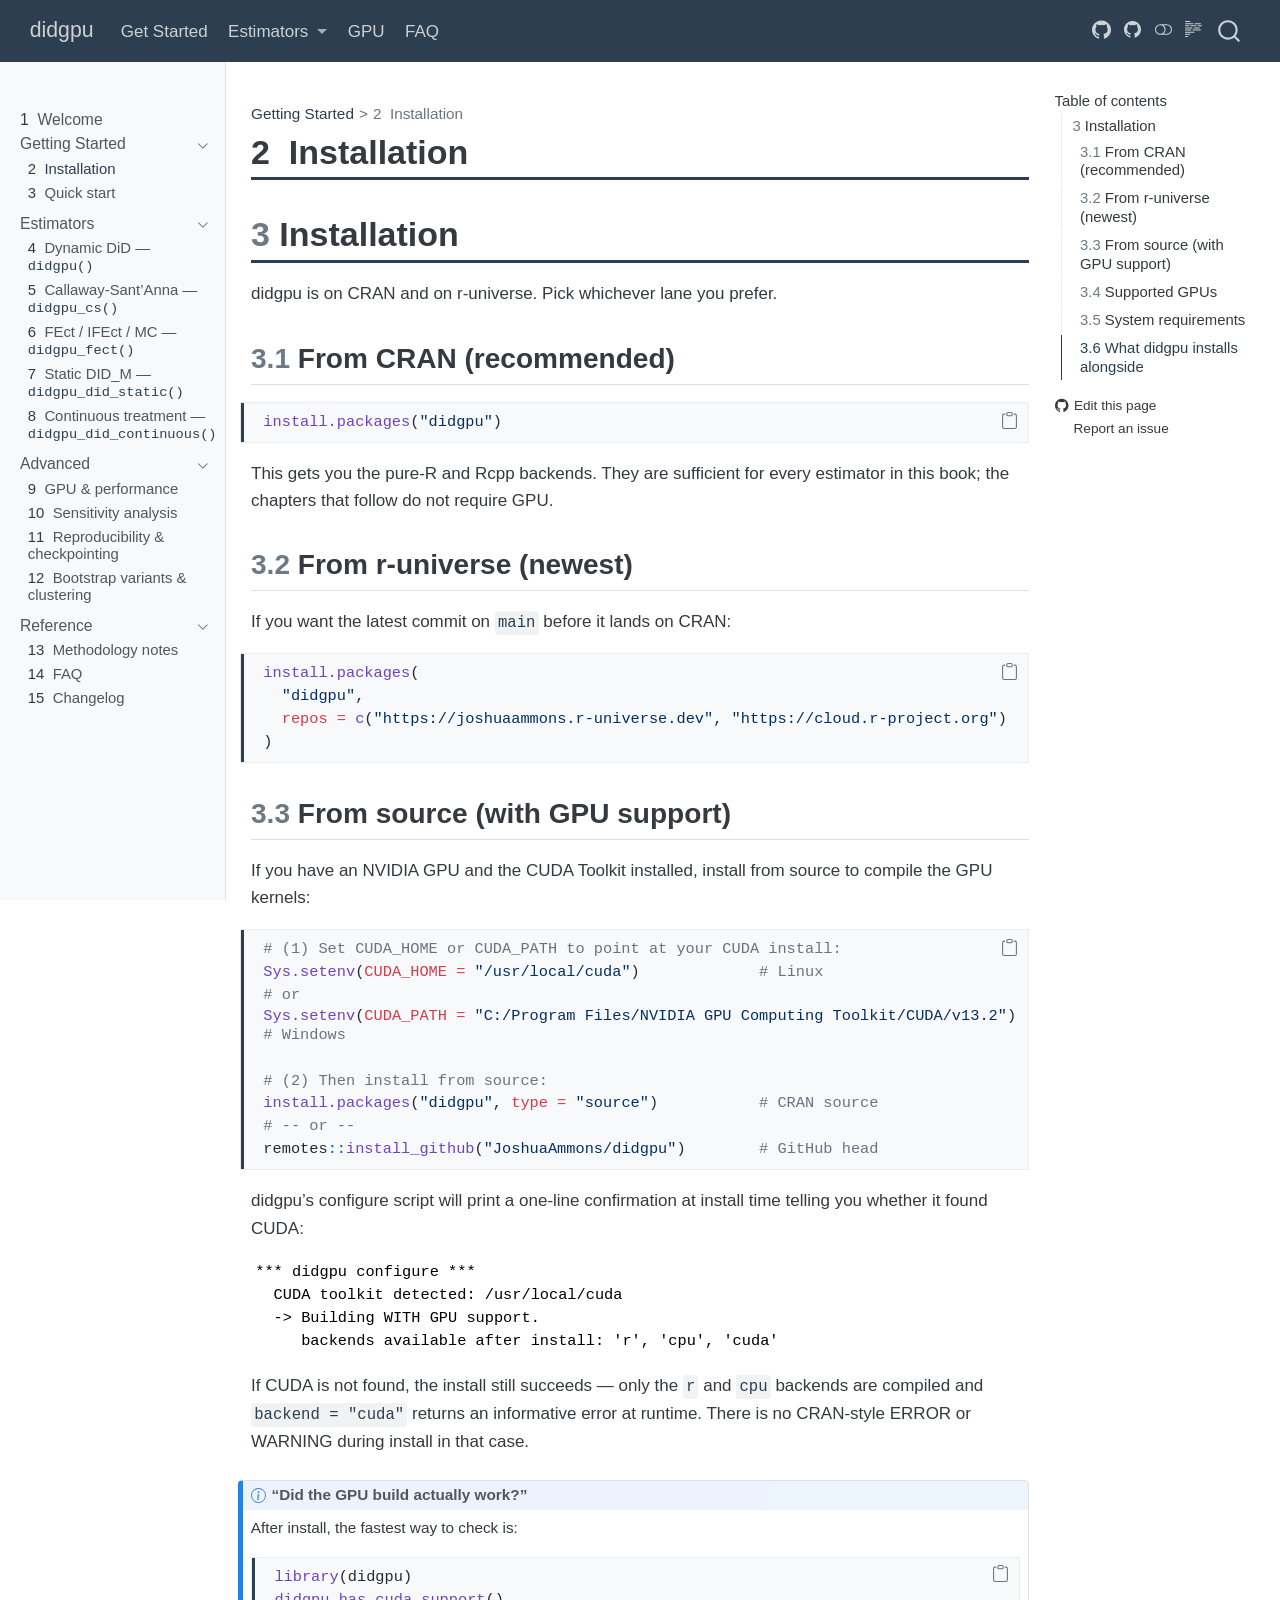
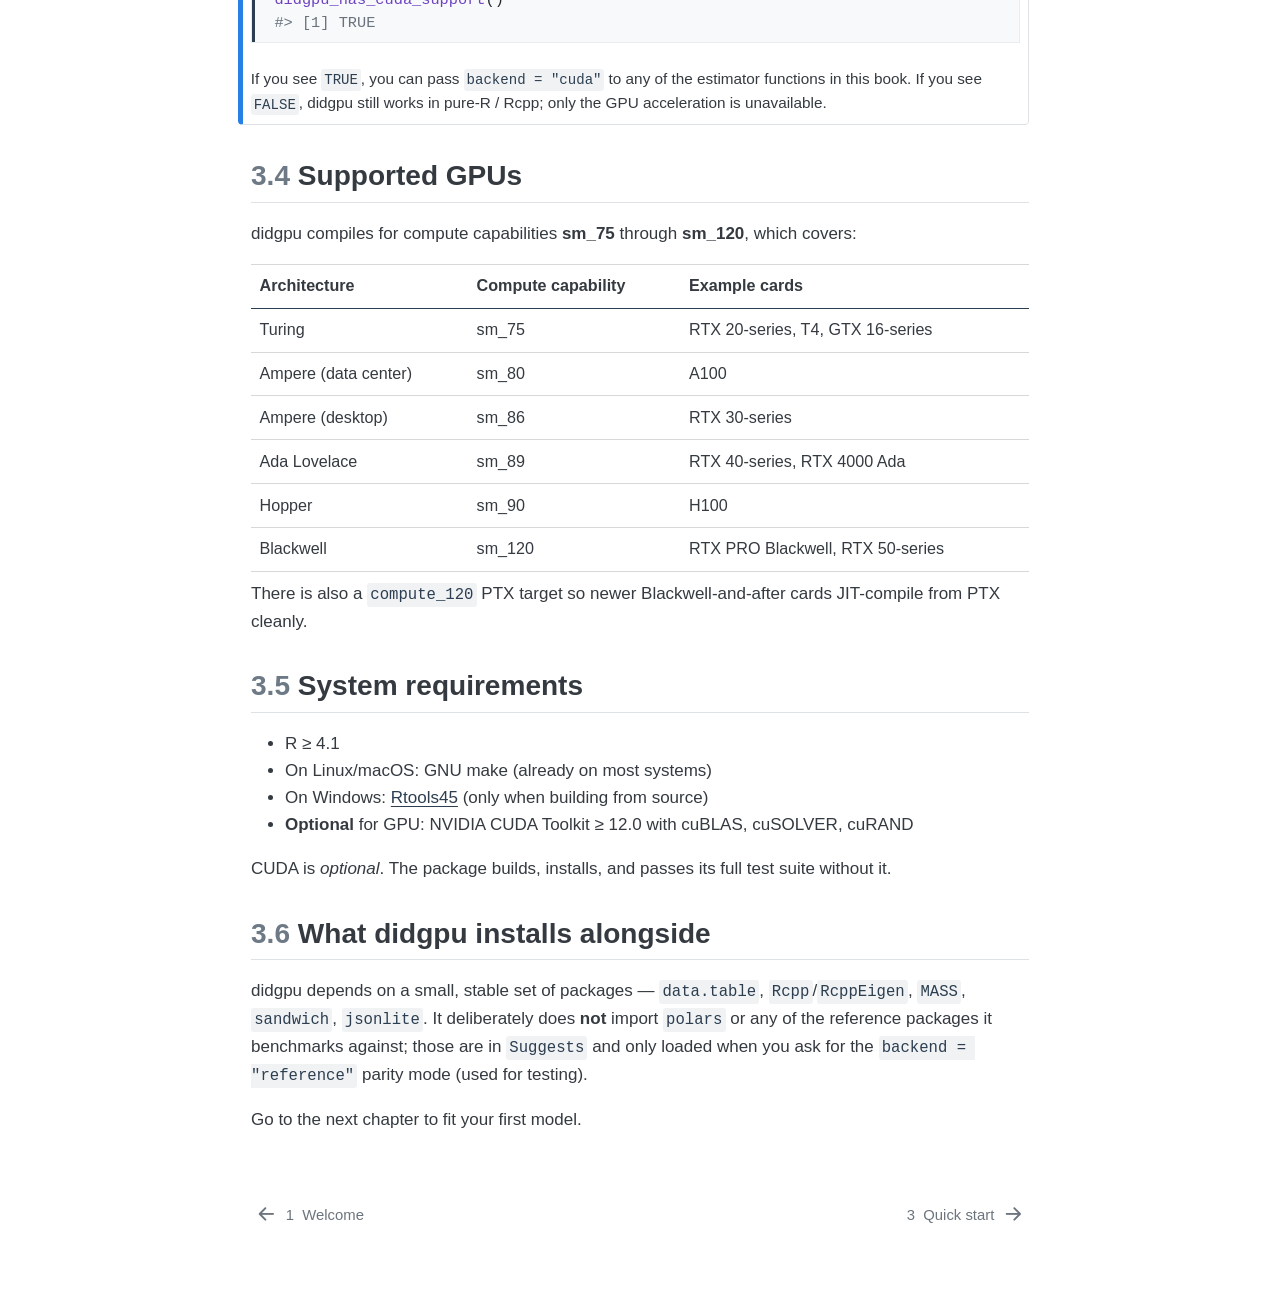
==== commit f0297119: "Auto-render docs site [skip ci]" ====
--- a/docs/chapters/01-installation.html
+++ b/docs/chapters/01-installation.html
@@ -2,7 +2,7 @@
 <html xmlns="http://www.w3.org/1999/xhtml" lang="en" xml:lang="en"><head>
 
 <meta charset="utf-8">
-<meta name="generator" content="quarto-1.9.38">
+<meta name="generator" content="quarto-1.10.18">
 
 <meta name="viewport" content="width=device-width, initial-scale=1.0, user-scalable=yes">
 
@@ -12,10 +12,13 @@
 /* Default styles provided by pandoc.
 ** See https://pandoc.org/MANUAL.html#variables-for-html for config info.
 */
-code{white-space: pre-wrap;}
 span.smallcaps{font-variant: small-caps;}
-div.columns{display: flex; gap: min(4vw, 1.5em);}
-div.column{flex: auto; overflow-x: auto;}
+div.columns{display: flex; gap: 1.5em;}
+div.column{flex: auto;}
+@media screen {
+div.columns{gap: min(4vw, 1.5em);}
+div.column{overflow-x: auto;}
+}
 div.hanging-indent{margin-left: 1.5em; text-indent: -1.5em;}
 ul.task-list{list-style: none;}
 ul.task-list li input[type="checkbox"] {
@@ -75,14 +78,14 @@
 <script src="../site_libs/quarto-html/tippy.umd.min.js"></script>
 <script src="../site_libs/quarto-html/anchor.min.js"></script>
 <link href="../site_libs/quarto-html/tippy.css" rel="stylesheet">
-<link href="../site_libs/quarto-html/quarto-syntax-highlighting-31cb823a069fdaf454f4d3e38efd546a.css" rel="stylesheet" class="quarto-color-scheme" id="quarto-text-highlighting-styles">
-<link href="../site_libs/quarto-html/quarto-syntax-highlighting-dark-ade7d03c17f22d7cbcaa6387c685beb8.css" rel="stylesheet" class="quarto-color-scheme quarto-color-alternate" id="quarto-text-highlighting-styles">
-<link href="../site_libs/quarto-html/quarto-syntax-highlighting-31cb823a069fdaf454f4d3e38efd546a.css" rel="stylesheet" class="quarto-color-scheme-extra" id="quarto-text-highlighting-styles">
+<link href="../site_libs/quarto-html/quarto-syntax-highlighting-d64cad229ae5e9b03e304a785e905439.css" rel="stylesheet" class="quarto-color-scheme" id="quarto-text-highlighting-styles">
+<link href="../site_libs/quarto-html/quarto-syntax-highlighting-dark-c86cab0608ea882fe01ef336a8aac08f.css" rel="stylesheet" class="quarto-color-scheme quarto-color-alternate" id="quarto-text-highlighting-styles">
+<link href="../site_libs/quarto-html/quarto-syntax-highlighting-d64cad229ae5e9b03e304a785e905439.css" rel="stylesheet" class="quarto-color-scheme-extra" id="quarto-text-highlighting-styles">
 <script src="../site_libs/bootstrap/bootstrap.min.js"></script>
 <link href="../site_libs/bootstrap/bootstrap-icons.css" rel="stylesheet">
-<link href="../site_libs/bootstrap/bootstrap-4257395e575bf34f6180e37031feeb58.min.css" rel="stylesheet" append-hash="true" class="quarto-color-scheme" id="quarto-bootstrap" data-mode="light">
-<link href="../site_libs/bootstrap/bootstrap-dark-c8f64023d7f39d4602f6592e5401752c.min.css" rel="stylesheet" append-hash="true" class="quarto-color-scheme quarto-color-alternate" id="quarto-bootstrap" data-mode="dark">
-<link href="../site_libs/bootstrap/bootstrap-4257395e575bf34f6180e37031feeb58.min.css" rel="stylesheet" append-hash="true" class="quarto-color-scheme-extra" id="quarto-bootstrap" data-mode="light">
+<link href="../site_libs/bootstrap/bootstrap-67ed2d6000758ff64693936f0426fbc1.min.css" rel="stylesheet" append-hash="true" class="quarto-color-scheme" id="quarto-bootstrap" data-mode="light">
+<link href="../site_libs/bootstrap/bootstrap-dark-ca6fc6d19f54fb7156b26f550a299d55.min.css" rel="stylesheet" append-hash="true" class="quarto-color-scheme quarto-color-alternate" id="quarto-bootstrap" data-mode="dark">
+<link href="../site_libs/bootstrap/bootstrap-67ed2d6000758ff64693936f0426fbc1.min.css" rel="stylesheet" append-hash="true" class="quarto-color-scheme-extra" id="quarto-bootstrap" data-mode="light">
 <script id="quarto-search-options" type="application/json">{
   "location": "navbar",
   "copy-button": false,
--- a/docs/site_libs/quarto-html/quarto-syntax-highlighting-d64cad229ae5e9b03e304a785e905439.css
+++ b/docs/site_libs/quarto-html/quarto-syntax-highlighting-d64cad229ae5e9b03e304a785e905439.css
@@ -0,0 +1,210 @@
+/* quarto syntax highlight colors */
+:root {
+  --quarto-hl-al-color: #ff5555;
+  --quarto-hl-an-color: #6a737d;
+  --quarto-hl-at-color: #d73a49;
+  --quarto-hl-bn-color: #005cc5;
+  --quarto-hl-bu-color: #d73a49;
+  --quarto-hl-ch-color: #032f62;
+  --quarto-hl-co-color: #6a737d;
+  --quarto-hl-cv-color: #6a737d;
+  --quarto-hl-cn-color: #005cc5;
+  --quarto-hl-cf-color: #d73a49;
+  --quarto-hl-dt-color: #d73a49;
+  --quarto-hl-dv-color: #005cc5;
+  --quarto-hl-do-color: #6a737d;
+  --quarto-hl-er-color: #ff5555;
+  --quarto-hl-ex-color: #d73a49;
+  --quarto-hl-fl-color: #005cc5;
+  --quarto-hl-fu-color: #6f42c1;
+  --quarto-hl-im-color: #032f62;
+  --quarto-hl-in-color: #6a737d;
+  --quarto-hl-kw-color: #d73a49;
+  --quarto-hl-op-color: #24292e;
+  --quarto-hl-pp-color: #d73a49;
+  --quarto-hl-re-color: #6a737d;
+  --quarto-hl-sc-color: #005cc5;
+  --quarto-hl-ss-color: #032f62;
+  --quarto-hl-st-color: #032f62;
+  --quarto-hl-va-color: #e36209;
+  --quarto-hl-vs-color: #032f62;
+  --quarto-hl-wa-color: #ff5555;
+}
+
+/* other quarto variables */
+:root {
+  --quarto-font-monospace: "JetBrains Mono", "Fira Code", "SF Mono", Consolas, monospace;
+}
+
+/* syntax highlight based on Pandoc's rules */
+pre > code.sourceCode > span {
+  color: #24292e;
+}
+
+code.sourceCode > span {
+  color: #24292e;
+}
+
+div.sourceCode,
+div.sourceCode pre.sourceCode {
+  color: #24292e;
+}
+
+/* Normal */
+code span {
+  color: #24292e;
+}
+
+/* Alert */
+code span.al {
+  font-weight: bold;
+  color: #ff5555;
+}
+
+/* Annotation */
+code span.an {
+  color: #6a737d;
+}
+
+/* Attribute */
+code span.at {
+  color: #d73a49;
+}
+
+/* BaseN */
+code span.bn {
+  color: #005cc5;
+}
+
+/* BuiltIn */
+code span.bu {
+  color: #d73a49;
+}
+
+/* ControlFlow */
+code span.cf {
+  color: #d73a49;
+}
+
+/* Char */
+code span.ch {
+  color: #032f62;
+}
+
+/* Constant */
+code span.cn {
+  color: #005cc5;
+}
+
+/* Comment */
+code span.co {
+  color: #6a737d;
+}
+
+/* CommentVar */
+code span.cv {
+  color: #6a737d;
+}
+
+/* Documentation */
+code span.do {
+  color: #6a737d;
+}
+
+/* DataType */
+code span.dt {
+  color: #d73a49;
+}
+
+/* DecVal */
+code span.dv {
+  color: #005cc5;
+}
+
+/* Error */
+code span.er {
+  color: #ff5555;
+  text-decoration: underline;
+}
+
+/* Extension */
+code span.ex {
+  font-weight: bold;
+  color: #d73a49;
+}
+
+/* Float */
+code span.fl {
+  color: #005cc5;
+}
+
+/* Function */
+code span.fu {
+  color: #6f42c1;
+}
+
+/* Import */
+code span.im {
+  color: #032f62;
+}
+
+/* Information */
+code span.in {
+  color: #6a737d;
+}
+
+/* Keyword */
+code span.kw {
+  color: #d73a49;
+}
+
+/* Operator */
+code span.op {
+  color: #24292e;
+}
+
+/* Preprocessor */
+code span.pp {
+  color: #d73a49;
+}
+
+/* RegionMarker */
+code span.re {
+  color: #6a737d;
+}
+
+/* SpecialChar */
+code span.sc {
+  color: #005cc5;
+}
+
+/* SpecialString */
+code span.ss {
+  color: #032f62;
+}
+
+/* String */
+code span.st {
+  color: #032f62;
+}
+
+/* Variable */
+code span.va {
+  color: #e36209;
+}
+
+/* VerbatimString */
+code span.vs {
+  color: #032f62;
+}
+
+/* Warning */
+code span.wa {
+  color: #ff5555;
+}
+
+.prevent-inlining {
+  content: "</";
+}
+
+/*# sourceMappingURL=c179e536a5d15b174aaec0a88218e86e.css.map */
--- a/docs/site_libs/quarto-html/quarto-syntax-highlighting-dark-c86cab0608ea882fe01ef336a8aac08f.css
+++ b/docs/site_libs/quarto-html/quarto-syntax-highlighting-dark-c86cab0608ea882fe01ef336a8aac08f.css
@@ -0,0 +1,210 @@
+/* quarto syntax highlight colors */
+:root {
+  --quarto-hl-al-color: #ff5555;
+  --quarto-hl-an-color: #6a737d;
+  --quarto-hl-at-color: #f97583;
+  --quarto-hl-bn-color: #79b8ff;
+  --quarto-hl-bu-color: #f97583;
+  --quarto-hl-ch-color: #9ecbff;
+  --quarto-hl-co-color: #6a737d;
+  --quarto-hl-cv-color: #6a737d;
+  --quarto-hl-cn-color: #79b8ff;
+  --quarto-hl-cf-color: #f97583;
+  --quarto-hl-dt-color: #f97583;
+  --quarto-hl-dv-color: #79b8ff;
+  --quarto-hl-do-color: #6a737d;
+  --quarto-hl-er-color: #ff5555;
+  --quarto-hl-ex-color: #f97583;
+  --quarto-hl-fl-color: #79b8ff;
+  --quarto-hl-fu-color: #b392f0;
+  --quarto-hl-im-color: #9ecbff;
+  --quarto-hl-in-color: #6a737d;
+  --quarto-hl-kw-color: #f97583;
+  --quarto-hl-op-color: #e1e4e8;
+  --quarto-hl-pp-color: #f97583;
+  --quarto-hl-re-color: #6a737d;
+  --quarto-hl-sc-color: #79b8ff;
+  --quarto-hl-ss-color: #9ecbff;
+  --quarto-hl-st-color: #9ecbff;
+  --quarto-hl-va-color: #ffab70;
+  --quarto-hl-vs-color: #9ecbff;
+  --quarto-hl-wa-color: #ff5555;
+}
+
+/* other quarto variables */
+:root {
+  --quarto-font-monospace: "JetBrains Mono", "Fira Code", "SF Mono", Consolas, monospace;
+}
+
+/* syntax highlight based on Pandoc's rules */
+pre > code.sourceCode > span {
+  color: #e1e4e8;
+}
+
+code.sourceCode > span {
+  color: #e1e4e8;
+}
+
+div.sourceCode,
+div.sourceCode pre.sourceCode {
+  color: #e1e4e8;
+}
+
+/* Normal */
+code span {
+  color: #e1e4e8;
+}
+
+/* Alert */
+code span.al {
+  font-weight: bold;
+  color: #ff5555;
+}
+
+/* Annotation */
+code span.an {
+  color: #6a737d;
+}
+
+/* Attribute */
+code span.at {
+  color: #f97583;
+}
+
+/* BaseN */
+code span.bn {
+  color: #79b8ff;
+}
+
+/* BuiltIn */
+code span.bu {
+  color: #f97583;
+}
+
+/* ControlFlow */
+code span.cf {
+  color: #f97583;
+}
+
+/* Char */
+code span.ch {
+  color: #9ecbff;
+}
+
+/* Constant */
+code span.cn {
+  color: #79b8ff;
+}
+
+/* Comment */
+code span.co {
+  color: #6a737d;
+}
+
+/* CommentVar */
+code span.cv {
+  color: #6a737d;
+}
+
+/* Documentation */
+code span.do {
+  color: #6a737d;
+}
+
+/* DataType */
+code span.dt {
+  color: #f97583;
+}
+
+/* DecVal */
+code span.dv {
+  color: #79b8ff;
+}
+
+/* Error */
+code span.er {
+  color: #ff5555;
+  text-decoration: underline;
+}
+
+/* Extension */
+code span.ex {
+  font-weight: bold;
+  color: #f97583;
+}
+
+/* Float */
+code span.fl {
+  color: #79b8ff;
+}
+
+/* Function */
+code span.fu {
+  color: #b392f0;
+}
+
+/* Import */
+code span.im {
+  color: #9ecbff;
+}
+
+/* Information */
+code span.in {
+  color: #6a737d;
+}
+
+/* Keyword */
+code span.kw {
+  color: #f97583;
+}
+
+/* Operator */
+code span.op {
+  color: #e1e4e8;
+}
+
+/* Preprocessor */
+code span.pp {
+  color: #f97583;
+}
+
+/* RegionMarker */
+code span.re {
+  color: #6a737d;
+}
+
+/* SpecialChar */
+code span.sc {
+  color: #79b8ff;
+}
+
+/* SpecialString */
+code span.ss {
+  color: #9ecbff;
+}
+
+/* String */
+code span.st {
+  color: #9ecbff;
+}
+
+/* Variable */
+code span.va {
+  color: #ffab70;
+}
+
+/* VerbatimString */
+code span.vs {
+  color: #9ecbff;
+}
+
+/* Warning */
+code span.wa {
+  color: #ff5555;
+}
+
+.prevent-inlining {
+  content: "</";
+}
+
+/*# sourceMappingURL=2a83541422694c499633982049c8f56b.css.map */
--- a/docs/site_libs/quarto-html/quarto-syntax-highlighting-d64cad229ae5e9b03e304a785e905439.css
+++ b/docs/site_libs/quarto-html/quarto-syntax-highlighting-d64cad229ae5e9b03e304a785e905439.css
@@ -0,0 +1,210 @@
+/* quarto syntax highlight colors */
+:root {
+  --quarto-hl-al-color: #ff5555;
+  --quarto-hl-an-color: #6a737d;
+  --quarto-hl-at-color: #d73a49;
+  --quarto-hl-bn-color: #005cc5;
+  --quarto-hl-bu-color: #d73a49;
+  --quarto-hl-ch-color: #032f62;
+  --quarto-hl-co-color: #6a737d;
+  --quarto-hl-cv-color: #6a737d;
+  --quarto-hl-cn-color: #005cc5;
+  --quarto-hl-cf-color: #d73a49;
+  --quarto-hl-dt-color: #d73a49;
+  --quarto-hl-dv-color: #005cc5;
+  --quarto-hl-do-color: #6a737d;
+  --quarto-hl-er-color: #ff5555;
+  --quarto-hl-ex-color: #d73a49;
+  --quarto-hl-fl-color: #005cc5;
+  --quarto-hl-fu-color: #6f42c1;
+  --quarto-hl-im-color: #032f62;
+  --quarto-hl-in-color: #6a737d;
+  --quarto-hl-kw-color: #d73a49;
+  --quarto-hl-op-color: #24292e;
+  --quarto-hl-pp-color: #d73a49;
+  --quarto-hl-re-color: #6a737d;
+  --quarto-hl-sc-color: #005cc5;
+  --quarto-hl-ss-color: #032f62;
+  --quarto-hl-st-color: #032f62;
+  --quarto-hl-va-color: #e36209;
+  --quarto-hl-vs-color: #032f62;
+  --quarto-hl-wa-color: #ff5555;
+}
+
+/* other quarto variables */
+:root {
+  --quarto-font-monospace: "JetBrains Mono", "Fira Code", "SF Mono", Consolas, monospace;
+}
+
+/* syntax highlight based on Pandoc's rules */
+pre > code.sourceCode > span {
+  color: #24292e;
+}
+
+code.sourceCode > span {
+  color: #24292e;
+}
+
+div.sourceCode,
+div.sourceCode pre.sourceCode {
+  color: #24292e;
+}
+
+/* Normal */
+code span {
+  color: #24292e;
+}
+
+/* Alert */
+code span.al {
+  font-weight: bold;
+  color: #ff5555;
+}
+
+/* Annotation */
+code span.an {
+  color: #6a737d;
+}
+
+/* Attribute */
+code span.at {
+  color: #d73a49;
+}
+
+/* BaseN */
+code span.bn {
+  color: #005cc5;
+}
+
+/* BuiltIn */
+code span.bu {
+  color: #d73a49;
+}
+
+/* ControlFlow */
+code span.cf {
+  color: #d73a49;
+}
+
+/* Char */
+code span.ch {
+  color: #032f62;
+}
+
+/* Constant */
+code span.cn {
+  color: #005cc5;
+}
+
+/* Comment */
+code span.co {
+  color: #6a737d;
+}
+
+/* CommentVar */
+code span.cv {
+  color: #6a737d;
+}
+
+/* Documentation */
+code span.do {
+  color: #6a737d;
+}
+
+/* DataType */
+code span.dt {
+  color: #d73a49;
+}
+
+/* DecVal */
+code span.dv {
+  color: #005cc5;
+}
+
+/* Error */
+code span.er {
+  color: #ff5555;
+  text-decoration: underline;
+}
+
+/* Extension */
+code span.ex {
+  font-weight: bold;
+  color: #d73a49;
+}
+
+/* Float */
+code span.fl {
+  color: #005cc5;
+}
+
+/* Function */
+code span.fu {
+  color: #6f42c1;
+}
+
+/* Import */
+code span.im {
+  color: #032f62;
+}
+
+/* Information */
+code span.in {
+  color: #6a737d;
+}
+
+/* Keyword */
+code span.kw {
+  color: #d73a49;
+}
+
+/* Operator */
+code span.op {
+  color: #24292e;
+}
+
+/* Preprocessor */
+code span.pp {
+  color: #d73a49;
+}
+
+/* RegionMarker */
+code span.re {
+  color: #6a737d;
+}
+
+/* SpecialChar */
+code span.sc {
+  color: #005cc5;
+}
+
+/* SpecialString */
+code span.ss {
+  color: #032f62;
+}
+
+/* String */
+code span.st {
+  color: #032f62;
+}
+
+/* Variable */
+code span.va {
+  color: #e36209;
+}
+
+/* VerbatimString */
+code span.vs {
+  color: #032f62;
+}
+
+/* Warning */
+code span.wa {
+  color: #ff5555;
+}
+
+.prevent-inlining {
+  content: "</";
+}
+
+/*# sourceMappingURL=c179e536a5d15b174aaec0a88218e86e.css.map */
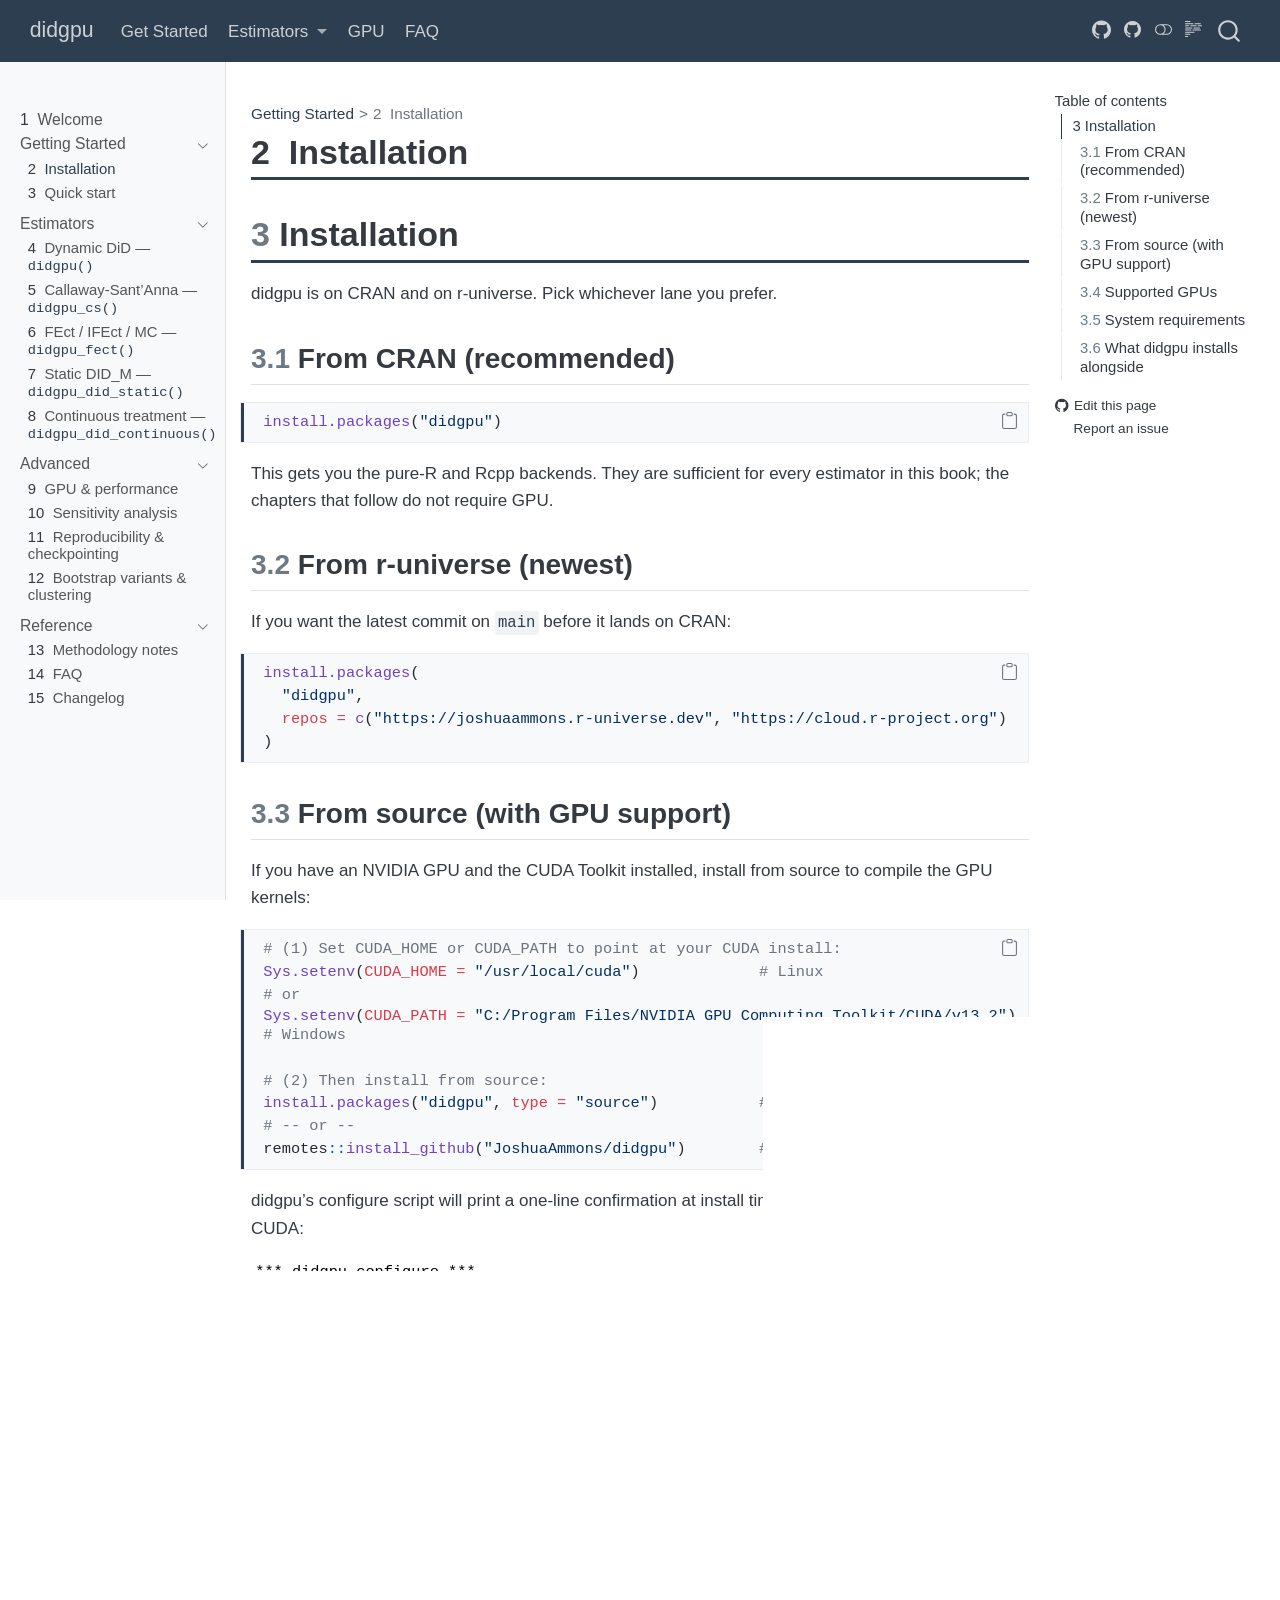
==== commit f3bbb025: "Auto-render docs site [skip ci]" ====
--- a/docs/chapters/01-installation.html
+++ b/docs/chapters/01-installation.html
@@ -83,9 +83,9 @@
 <link href="../site_libs/quarto-html/quarto-syntax-highlighting-d64cad229ae5e9b03e304a785e905439.css" rel="stylesheet" class="quarto-color-scheme-extra" id="quarto-text-highlighting-styles">
 <script src="../site_libs/bootstrap/bootstrap.min.js"></script>
 <link href="../site_libs/bootstrap/bootstrap-icons.css" rel="stylesheet">
-<link href="../site_libs/bootstrap/bootstrap-67ed2d6000758ff64693936f0426fbc1.min.css" rel="stylesheet" append-hash="true" class="quarto-color-scheme" id="quarto-bootstrap" data-mode="light">
-<link href="../site_libs/bootstrap/bootstrap-dark-ca6fc6d19f54fb7156b26f550a299d55.min.css" rel="stylesheet" append-hash="true" class="quarto-color-scheme quarto-color-alternate" id="quarto-bootstrap" data-mode="dark">
-<link href="../site_libs/bootstrap/bootstrap-67ed2d6000758ff64693936f0426fbc1.min.css" rel="stylesheet" append-hash="true" class="quarto-color-scheme-extra" id="quarto-bootstrap" data-mode="light">
+<link href="../site_libs/bootstrap/bootstrap-49d17bd0a586052b4476026df4a4b9fe.min.css" rel="stylesheet" append-hash="true" class="quarto-color-scheme" id="quarto-bootstrap" data-mode="light">
+<link href="../site_libs/bootstrap/bootstrap-dark-5f6b643bf31359676393e70c2d21cd23.min.css" rel="stylesheet" append-hash="true" class="quarto-color-scheme quarto-color-alternate" id="quarto-bootstrap" data-mode="dark">
+<link href="../site_libs/bootstrap/bootstrap-49d17bd0a586052b4476026df4a4b9fe.min.css" rel="stylesheet" append-hash="true" class="quarto-color-scheme-extra" id="quarto-bootstrap" data-mode="light">
 <script id="quarto-search-options" type="application/json">{
   "location": "navbar",
   "copy-button": false,
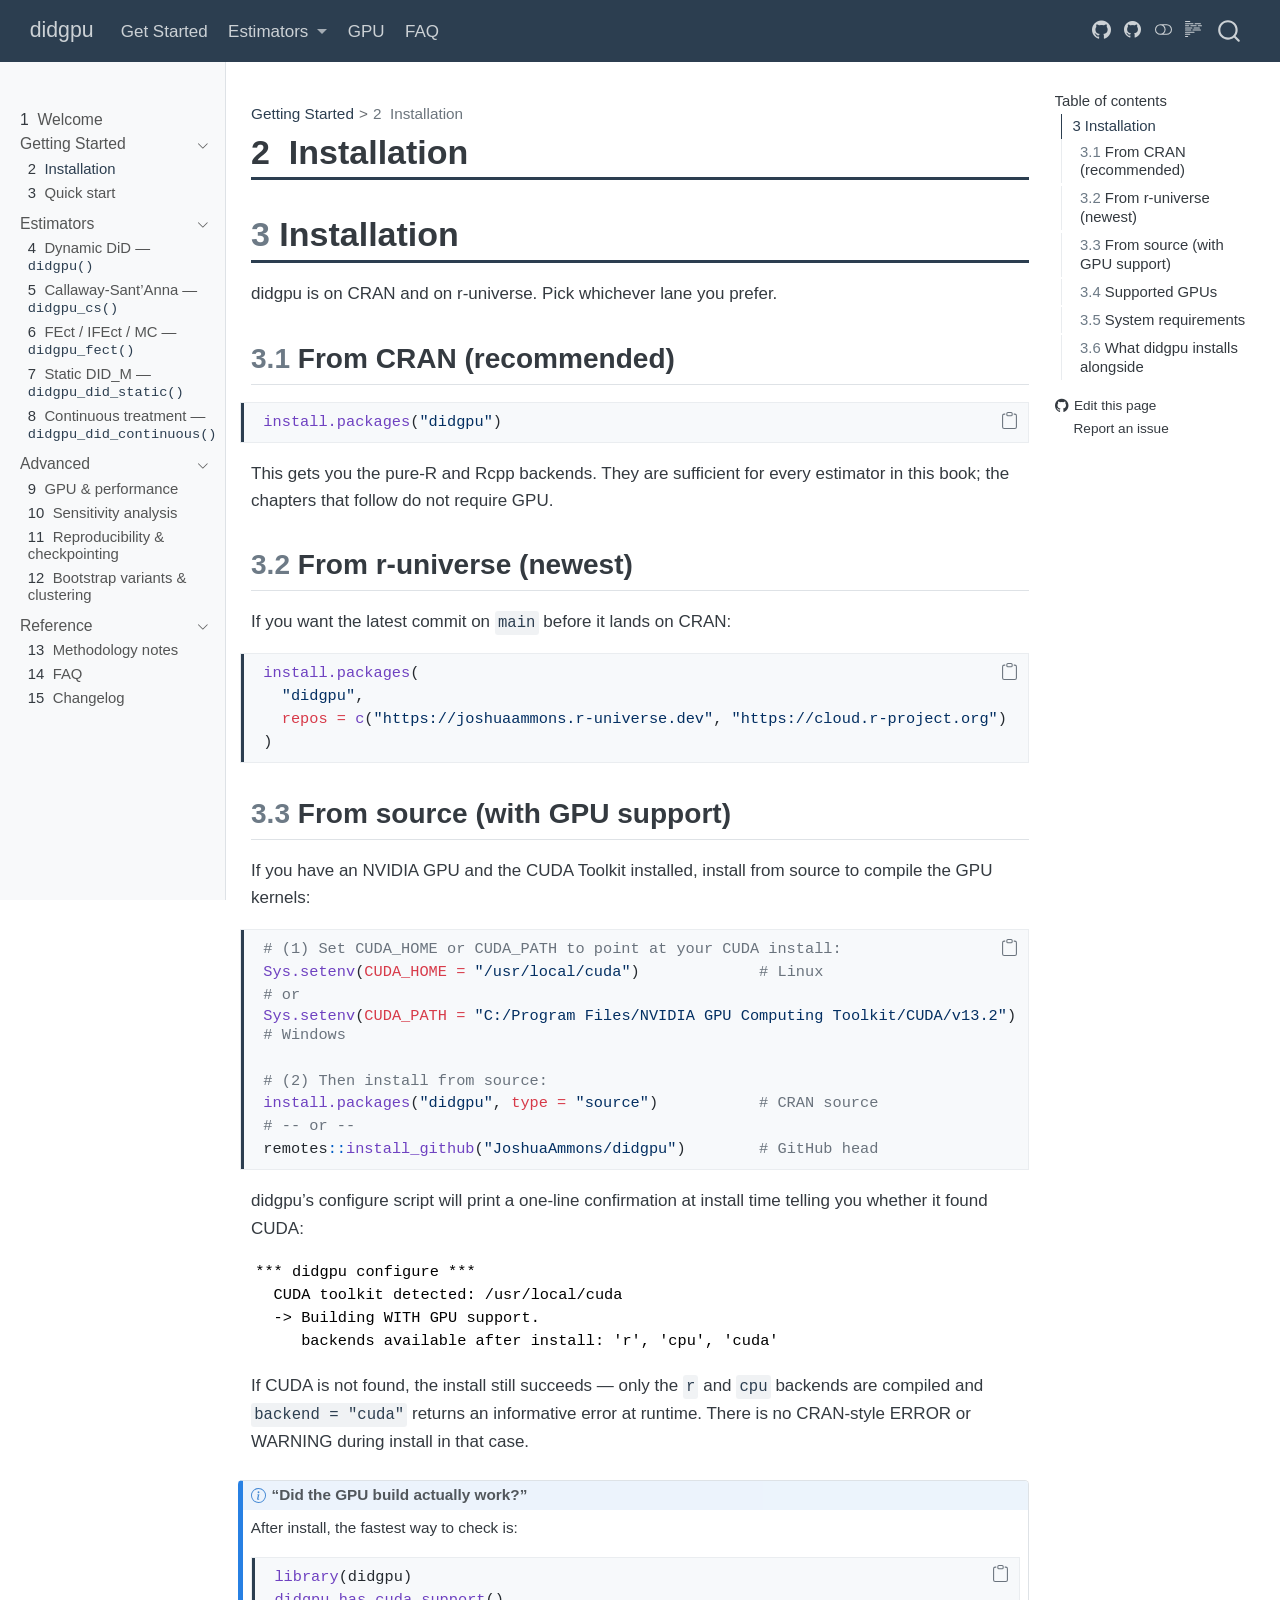
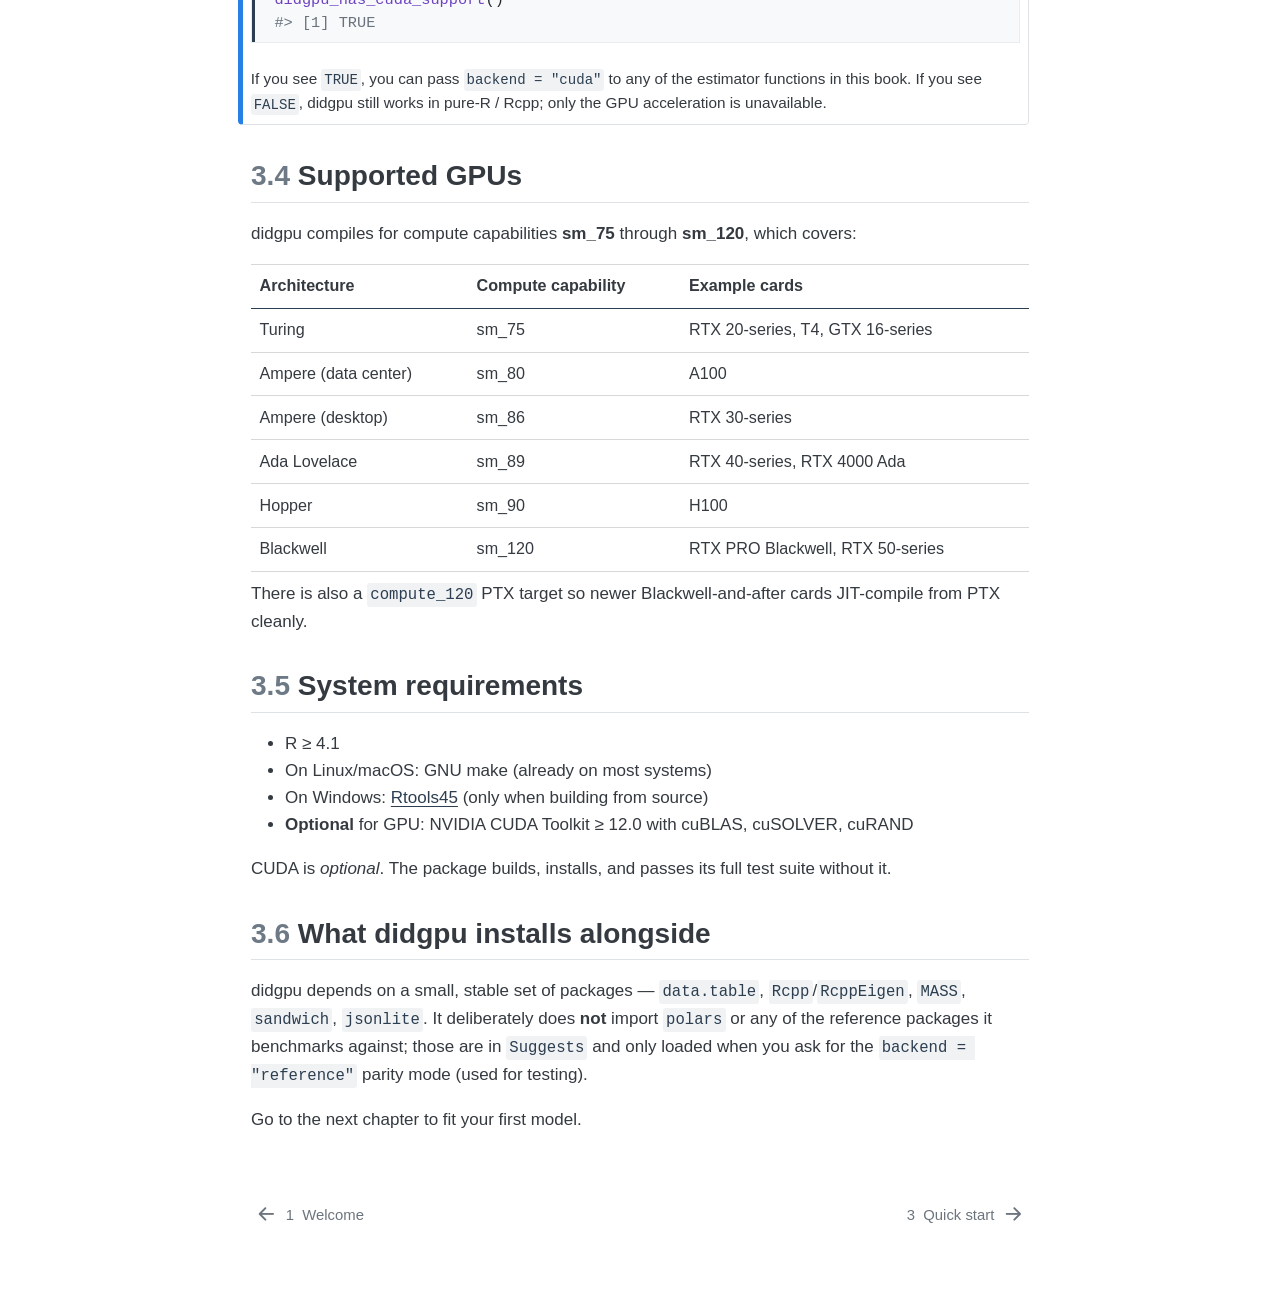
==== commit b0d492f1: "Auto-render docs site [skip ci]" ====
--- a/docs/chapters/01-installation.html
+++ b/docs/chapters/01-installation.html
@@ -83,9 +83,9 @@
 <link href="../site_libs/quarto-html/quarto-syntax-highlighting-d64cad229ae5e9b03e304a785e905439.css" rel="stylesheet" class="quarto-color-scheme-extra" id="quarto-text-highlighting-styles">
 <script src="../site_libs/bootstrap/bootstrap.min.js"></script>
 <link href="../site_libs/bootstrap/bootstrap-icons.css" rel="stylesheet">
-<link href="../site_libs/bootstrap/bootstrap-49d17bd0a586052b4476026df4a4b9fe.min.css" rel="stylesheet" append-hash="true" class="quarto-color-scheme" id="quarto-bootstrap" data-mode="light">
-<link href="../site_libs/bootstrap/bootstrap-dark-5f6b643bf31359676393e70c2d21cd23.min.css" rel="stylesheet" append-hash="true" class="quarto-color-scheme quarto-color-alternate" id="quarto-bootstrap" data-mode="dark">
-<link href="../site_libs/bootstrap/bootstrap-49d17bd0a586052b4476026df4a4b9fe.min.css" rel="stylesheet" append-hash="true" class="quarto-color-scheme-extra" id="quarto-bootstrap" data-mode="light">
+<link href="../site_libs/bootstrap/bootstrap-47f0e91ac97aa71346b22896bf7e5fb1.min.css" rel="stylesheet" append-hash="true" class="quarto-color-scheme" id="quarto-bootstrap" data-mode="light">
+<link href="../site_libs/bootstrap/bootstrap-dark-5917569cdc2ff7b71ee3dfe88fba2903.min.css" rel="stylesheet" append-hash="true" class="quarto-color-scheme quarto-color-alternate" id="quarto-bootstrap" data-mode="dark">
+<link href="../site_libs/bootstrap/bootstrap-47f0e91ac97aa71346b22896bf7e5fb1.min.css" rel="stylesheet" append-hash="true" class="quarto-color-scheme-extra" id="quarto-bootstrap" data-mode="light">
 <script id="quarto-search-options" type="application/json">{
   "location": "navbar",
   "copy-button": false,
